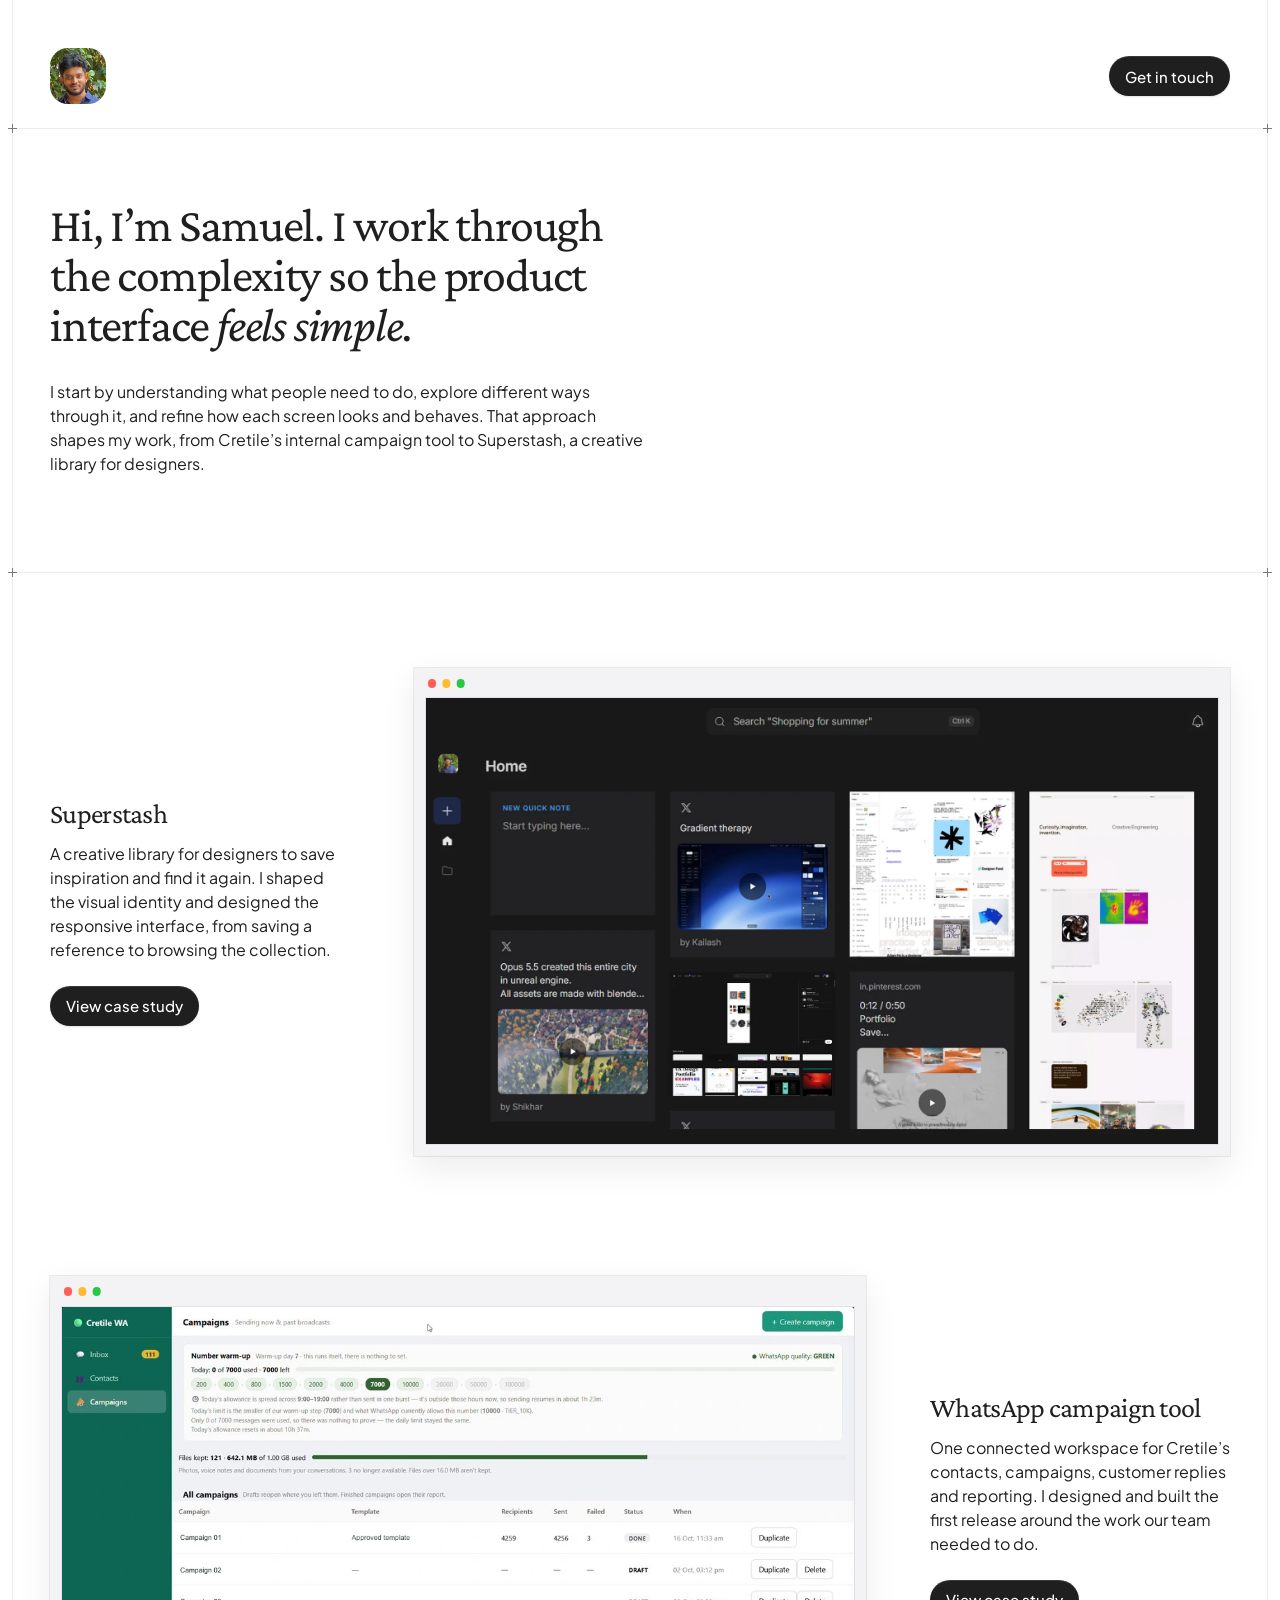
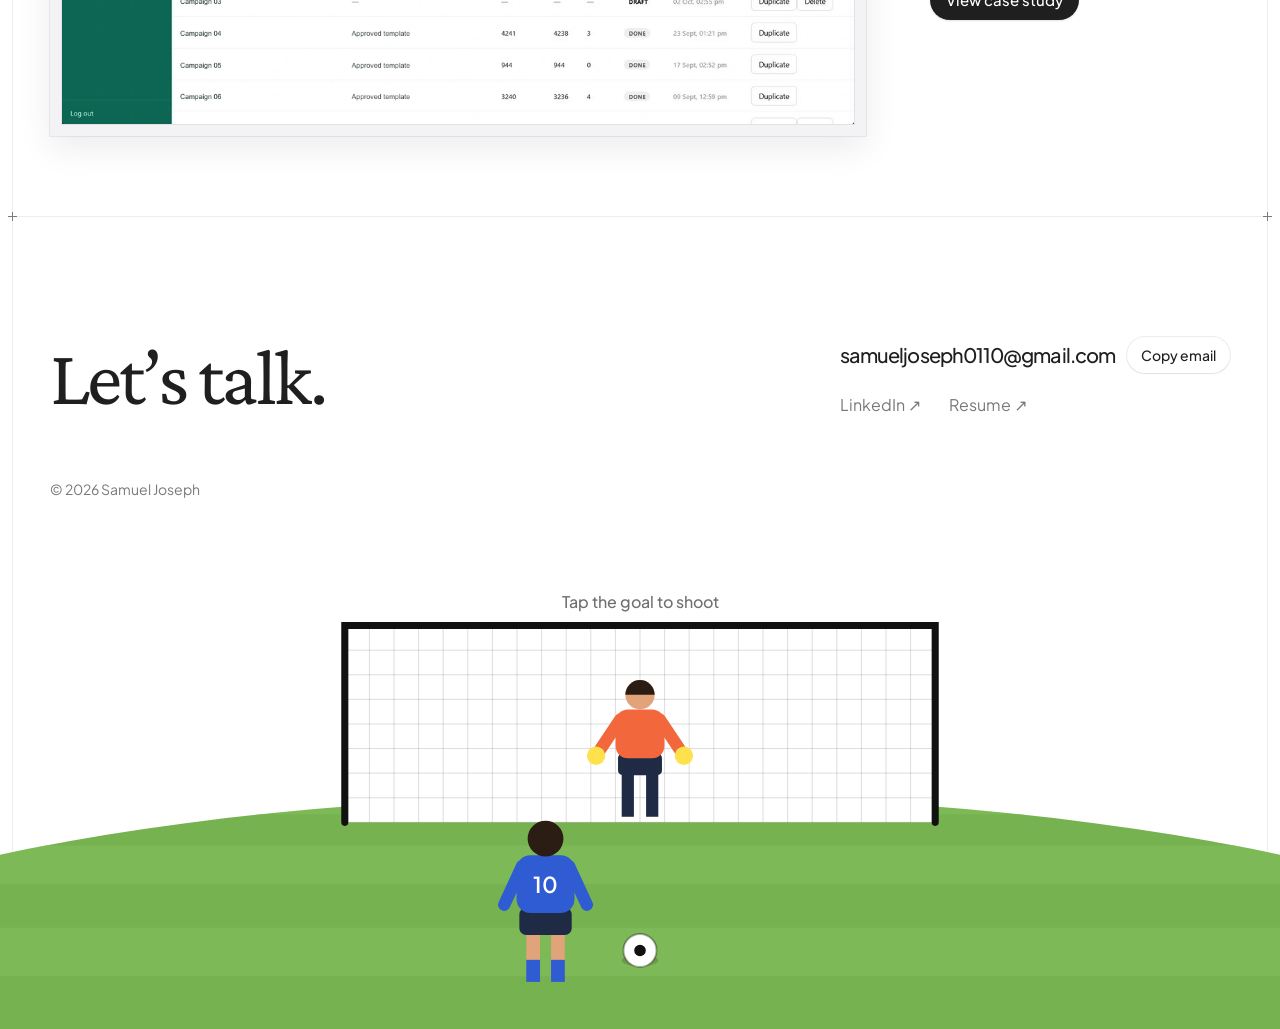
==== index.html @ 5194b9b9 "Mark frame line crossings with plus marks and widen the exploration board Each frame rule now ends i" ====
<!DOCTYPE html>
<html lang="en">
<head>
<meta charset="utf-8">
<meta name="viewport" content="width=device-width, initial-scale=1">
<title>Samuel Joseph, UI &amp; Product Designer</title>
<meta name="description" content="I work through the complexity so the product interface feels simple. UI and product design by Samuel Joseph, featuring Superstash and Cretile’s campaign tool.">
<link rel="icon" type="image/png" href="assets/favicon.png">
<link rel="apple-touch-icon" href="assets/apple-touch-icon.png">
<meta property="og:type" content="website">
<meta property="og:site_name" content="Samuel Joseph">
<meta property="og:title" content="Samuel Joseph, UI &amp; Product Designer">
<meta property="og:description" content="I work through the complexity so the product interface feels simple. UI and product design by Samuel Joseph, featuring Superstash and Cretile’s campaign tool.">
<meta property="og:url" content="https://jsamuel-vibe.github.io/portfolio/">
<meta property="og:image" content="https://jsamuel-vibe.github.io/portfolio/assets/og-home.jpg">
<meta property="og:image:width" content="1200">
<meta property="og:image:height" content="630">
<meta name="twitter:card" content="summary_large_image">
<link rel="preload" href="assets/fonts/crimson-pro-latin-variable.woff2" as="font" type="font/woff2" crossorigin>
<link rel="stylesheet" href="styles.css?v=20261101-plus">
<link rel="stylesheet" href="home.css?v=20261031-ink">
</head>
<body>
<main class="page home-page">
  <div class="container">

    <header class="site-nav">
      <a class="site-portrait-link" href="index.html" aria-label="Samuel Joseph, home"><img class="site-portrait" src="assets/profile.jpg" alt="Samuel Joseph" width="56" height="56"></a>
      <a class="btn btn-primary" href="#contact">Get in touch</a>
    </header>

    <section class="home-hero" aria-labelledby="home-title">
      <h1 id="home-title" class="home-title">Hi, I’m Samuel. I work through the complexity so the product interface <em>feels simple.</em></h1>
      <p class="t-body hero-sub">I start by understanding what people need to do, explore different ways through it, and refine how each screen looks and behaves. That approach shapes my work, from Cretile’s internal campaign tool to Superstash, a creative library for designers.</p>
    </section>

    <section id="work" class="sec home-work" aria-label="Projects">
      <div class="home-projects">
        <article class="home-project" aria-labelledby="superstash-title">
          <a class="feature-media interface-stage" href="superstash.html" aria-label="Explore the Superstash case study"><div class="interface-viewport"><img class="media" src="assets/superstash-real-library.webp" width="1920" height="1080" alt="The Superstash library: a quick-note field beside a grid of saved references" loading="lazy"></div></a>
          <div class="feature-text">
            <h2 id="superstash-title" class="home-project-title"><a href="superstash.html">Superstash</a></h2>
            <p class="t-body">A creative library for designers to save inspiration and find it again. I shaped the visual identity and designed the responsive interface, from saving a reference to browsing the collection.</p>
            <a class="btn btn-primary" href="superstash.html">View case study</a>
          </div>
        </article>
        <article class="home-project" aria-labelledby="cretile-title">
          <a class="feature-media interface-stage" href="whatsapp-campaigns.html" aria-label="Explore the WhatsApp campaign tool case study"><div class="interface-viewport"><img class="media" src="assets/wa-workspace-redacted.webp" alt="The WhatsApp campaign tool: number warm-up and a list of past campaigns" loading="lazy"></div></a>
          <div class="feature-text">
            <h2 id="cretile-title" class="home-project-title"><a href="whatsapp-campaigns.html">WhatsApp campaign tool</a></h2>
            <p class="t-body">One connected workspace for Cretile’s contacts, campaigns, customer replies and reporting. I designed and built the first release around the work our team needed to do.</p>
            <a class="btn btn-primary" href="whatsapp-campaigns.html">View case study</a>
          </div>
        </article>
      </div>
    </section>

    <!-- Other work: hidden until there is real work to show. Remove the comment markers to bring it back.
    <section class="stack" style="padding-top:clamp(96px,13.2vw,169px);gap:48px">
      <div class="section-heading"><h2 class="t-title">Other work</h2></div>
      <div class="gallery">
        <div class="gallery-row">
          <div class="g-narrow"></div>
          <div class="g-wide"></div>
        </div>
        <div class="gallery-row">
          <div class="g-wide"></div>
          <div class="g-narrow"></div>
        </div>
        <div class="gallery-row">
          <div class="g-narrow"></div>
          <div class="g-wide"></div>
        </div>
      </div>
    </section>
    -->

    <footer class="contact sec" id="contact">
      <div class="rule"></div>
      <div class="contact-main">
        <div class="contact-head">
          <h2 class="contact-title">Let’s talk.</h2>
        </div>
        <div class="contact-actions">
          <div class="email-row">
            <a class="contact-email" href="mailto:samueljoseph0110@gmail.com">samueljoseph0110@gmail.com</a>
            <button class="btn btn-secondary btn-sm" type="button" data-copy="samueljoseph0110@gmail.com">Copy email</button>
          </div>
          <nav class="footer-links" aria-label="Elsewhere">
            <a href="https://www.linkedin.com/in/samuel-joseph8" target="_blank" rel="noopener">LinkedIn <span aria-hidden="true">↗</span></a>
            <a href="assets/Samuel-Joseph-Resume.pdf" target="_blank" rel="noopener">Resume <span aria-hidden="true">↗</span></a>
          </nav>
        </div>
      </div>
      <p class="t-small muted contact-note">© 2026 Samuel Joseph</p>
      <div class="game-stage" data-game="penalty" role="group" aria-label="Penalty game: tap the goal to shoot"></div>
    </footer>

  </div>
</main>
<script src="site.js"></script>
<script src="games/penalty-rules.js?v=20261101-plus"></script>
<script src="game-stage.js?v=20261101-plus"></script>
<script src="games/penalty.js?v=20261101-plus"></script>
</body>
</html>
---- styles.css ----
/* Samuel Joseph Â· portfolio
   One column, 1180px max. Two typefaces: Crimson Pro for headings and
   display text, Plus Jakarta Sans for everything else (body, UI, small text).
   Spacing comes from three tokens:
   --section-gap between sections, --block-gap between big blocks inside one,
   --head-gap between a section heading and its content. */
/* Official Google Fonts Latin subsets, distributed with their OFL licenses. */
@font-face {
  font-family: 'Plus Jakarta Sans';
  font-style: normal;
  font-weight: 200 800;
  font-display: swap;
  src: url('assets/fonts/plus-jakarta-sans-latin-variable.woff2') format('woff2');
}
@font-face {
  font-family: 'Crimson Pro';
  font-style: normal;
  font-weight: 200 900;
  font-display: swap;
  src: url('assets/fonts/crimson-pro-latin-variable.woff2') format('woff2');
}
@font-face {
  font-family: 'Crimson Pro';
  font-style: italic;
  font-weight: 200 900;
  font-display: swap;
  src: url('assets/fonts/crimson-pro-latin-italic-variable.woff2') format('woff2');
}

:root {
  --bg: rgb(255, 255, 255);
  --surface: #F3F3F6;
  --surface-alt: rgb(239, 239, 241);
  --white: rgb(255, 255, 255);
  --ink: #1F1F1F;
  --ink-hover: rgb(48, 48, 48);
  --muted: rgba(31, 31, 31, 0.6);
  --faint: rgba(31, 31, 31, 0.3);
  --hairline: rgba(31, 31, 31, 0.08);
  --tip-bg: rgb(30, 30, 30);
  --device-screen: rgb(30, 30, 30);
  --content-width: 1180px;

  --font: 'Crimson Pro', Georgia, 'Times New Roman', serif;
  --font-display: var(--font);
  --font-sub: 'Plus Jakarta Sans', system-ui, sans-serif;
  --tracking: 0;

  --section-gap: clamp(96px, 12.5vw, 160px);
  --block-gap: 64px;
  --head-gap: 40px;
  --radius: 12px;
}

*, *::before, *::after { box-sizing: border-box; }
html { scroll-behavior: auto; }
body { margin: 0; background: var(--bg); color: var(--ink); -webkit-font-smoothing: antialiased; }
a { color: var(--ink); text-decoration: none; }
h1, h2, h3, p, dl, dd { margin: 0; }
h2, h3 { scroll-margin-top: 48px; }

.page {
  font-family: var(--font-sub);
  letter-spacing: var(--tracking);
  color: var(--ink);
  background: var(--bg);
  min-height: 100vh;
  --page-x: 24px;
  padding: 0 var(--page-x);
  overflow-x: clip;
  position: relative;
  isolation: isolate;
}
.container { max-width: var(--content-width); margin: 0 auto; }

/* Page frame: two vertical lines a little outside the content column,
   crossed by rules that end on them. The same rule places them on every page:
   24px under the header, then halfway into the gap above each section.
   Drawn behind the content so they never cover media. On narrow screens the
   vertical lines sit halfway between the screen edge and the content. */
.page {
  --frame-x: max(var(--page-x) / 2, (100% - var(--content-width)) / 2 - 40px);
  --frame-line: rgba(31, 31, 31, 0.08);
  container-type: inline-size;
}
@media (max-width: 640px) { .page { --page-x: 32px; } }
.page::before {
  content: "";
  position: absolute;
  inset: 0 var(--frame-x);
  z-index: -1;
  border-inline: 1px solid var(--frame-line);
  pointer-events: none;
}
.page .site-nav,
.container > .sec { position: relative; }
.page .site-nav::after,
.container > .sec::before,
.wa-project-details::before, .case-project-details::before,
.wa-project-details::after, .case-project-details::after {
  content: "";
  position: absolute;
  /* Rules end on the two vertical frame lines, never past them. cqw is the
     page's content width, so the page edge sits a further --page-x outside it.
     Measured from the column's left edge, so narrower sections still line up. */
  --half-frame: calc(50cqw + var(--page-x) - max(var(--page-x) / 2, (100cqw + 2 * var(--page-x) - var(--content-width)) / 2 - 40px));
  /* Each rule is drawn as a strip: the 1px line through its middle and a plus
     mark on each end, centred where it meets a vertical frame line. */
  --node: 9px;
  --node-stroke: 1px;
  --node-color: #7A7A7A;
  /* Offset by (node - 1) / 2 so the 1px arms land on the 1px frame lines exactly. */
  left: calc(min(100cqw, var(--content-width)) / 2 - var(--half-frame) - (var(--node) - 1px) / 2);
  width: calc(2 * var(--half-frame) + var(--node) - 1px);
  height: var(--node);
  transform: translateY(calc(0.5px - var(--node) / 2));
  background:
    linear-gradient(var(--node-color), var(--node-color)) left center / var(--node) var(--node-stroke) no-repeat,
    linear-gradient(var(--node-color), var(--node-color)) calc(var(--node) / 2 - var(--node-stroke) / 2) 0 / var(--node-stroke) 100% no-repeat,
    linear-gradient(var(--node-color), var(--node-color)) right center / var(--node) var(--node-stroke) no-repeat,
    linear-gradient(var(--node-color), var(--node-color)) right calc(var(--node) / 2 - var(--node-stroke) / 2) top 0 / var(--node-stroke) 100% no-repeat,
    linear-gradient(var(--frame-line), var(--frame-line)) center / calc(100% - var(--node)) 1px no-repeat;
  pointer-events: none;
}
.page .site-nav::after { top: calc(100% + 24px); }
.container > .sec::before { top: calc(var(--sec-pad) / 2); }
/* The footer's frame rule replaces its old divider; the divider keeps its space. */
.contact > .rule { visibility: hidden; }

/* Spacing */
.sec { --sec-pad: var(--section-gap); padding-top: var(--sec-pad); }
.sec-tight { padding-top: var(--block-gap); }

/* Type */
.page :is(h1, h2, h3, h4, h5, h6),
.t-display, .t-h24, .t-num, .hero-title, .stat-num, .contact-title,
.footer-gosh .sign-text, .footer-big .big {
  font-family: var(--font-display);
}
.page :is(h1, h2, h3, h4, h5, h6) {
  font-weight: 400;
  letter-spacing: -.025em;
}
.t-body { color: var(--ink); font-family: var(--font-sub); font-weight: 400; font-size: 16px; line-height: 1.5; text-wrap: pretty; }
.page :is(h2, h3).t-h16 { font-size: 28px; line-height: 1.15; }
.t-title { font-weight: 500; font-size: 20px; line-height: 1.2; }
.t-display { font-weight: 400; font-size: clamp(40px, 4.2vw, 48px); line-height: 1.04; text-wrap: balance; }
.t-h24 { font-weight: 500; font-size: 28px; line-height: 1.15; text-wrap: balance; }
.t-h16 { font-weight: 500; font-size: 16px; line-height: 1.35; }
.t-small { font-weight: 400; font-size: 14px; line-height: 1.2; }
.t-num { color: var(--faint); font-weight: 400; font-size: 32px; line-height: 1; white-space: nowrap; }
.muted { color: var(--muted); }
.t-body strong { font-weight: 500; color: var(--ink); }

.stack { display: flex; flex-direction: column; }
.split { display: flex; flex-wrap: wrap; justify-content: space-between; gap: 24px; }
.split > .half { flex: 0 1 458px; }

/* Buttons */
.btn {
  display: inline-flex; align-items: center; justify-content: center; gap: 8px;
  height: 40px; padding: 0 16px; border: 0; border-radius: 999px;
  font-family: var(--font-sub); font-weight: 500; font-size: 15px; letter-spacing: 0; line-height: 1;
  white-space: nowrap; cursor: pointer;
  transition: background-color .2s ease, box-shadow .2s ease, transform .2s ease, color .2s ease;
}
.btn-icon { display: inline-block; transition: transform .25s cubic-bezier(.2, .7, .2, 1); }
.btn-primary { background: var(--ink); color: var(--white); box-shadow: 0 1px 2px rgba(0, 0, 0, .12), inset 0 1px 0 rgba(255, 255, 255, .12); }
.btn-primary:hover, a:hover .btn-primary { background: var(--ink-hover); }
.btn-secondary { background: var(--white); color: var(--ink); box-shadow: 0 0 0 1px var(--hairline), 0 1px 2px rgba(0, 0, 0, .06); }
.btn-secondary:hover { box-shadow: 0 0 0 1px rgba(17, 17, 17, .16), 0 2px 6px rgba(0, 0, 0, .08); }
.btn-sm { height: 36px; padding: 0 14px; font-size: 14px; gap: 6px; }
.btn:active { transform: translateY(1px); }
a:hover .btn-icon, .btn:hover .btn-icon { transform: translateX(3px); }
a:hover .btn-icon:first-child, .btn:hover .btn-icon:first-child { transform: translateX(-3px); }

/* Legacy button styles, still used by the reference pages */
.chip { background: var(--white); padding: 4px 8px; font-size: 14px; line-height: 1; white-space: nowrap; }
.btn-soft { background: var(--surface); padding: 8px; font-size: 16px; line-height: 1; white-space: nowrap; }

/* Shared pieces */
.placeholder { background: var(--surface); }
.section-heading { display: flex; flex-direction: column; align-items: center; gap: 6px; }
.section-heading::after { content: ""; width: 94px; height: 1px; background: var(--ink); }
/* Site header: the same portrait and contact button on every page. */
.site-nav { display: flex; align-items: center; justify-content: space-between; padding-top: 48px; }
.site-portrait-link { display: block; border-radius: 18px; transition: opacity .2s ease; }
.site-portrait-link:hover { opacity: .7; }
.site-portrait { display: block; width: 56px; height: 56px; border-radius: 18px; object-fit: cover; }
.avatar { background: var(--white) url("assets/profile.jpg") center / cover no-repeat; }

/* Breadcrumbs sit above a project opening. */
.breadcrumbs { padding-top: 48px; }
.breadcrumbs ol { margin: 0; padding: 0; list-style: none; display: flex; flex-wrap: wrap; align-items: center; row-gap: 4px; font-size: 16px; line-height: 24px; letter-spacing: var(--track-sm); color: var(--muted); }
.breadcrumbs li + li::before { content: "/"; padding: 0 10px; color: rgba(17, 17, 17, 0.3); }
.breadcrumbs a { color: var(--muted); transition: color .2s ease; }
.breadcrumbs a:hover { color: var(--ink); }
.breadcrumbs [aria-current="page"] { color: var(--ink); }
body .breadcrumbs + .project-intro { padding-top: 56px; }
.rule { height: 1px; background: var(--hairline); }

/* Footer */
.footer-links { display: flex; }
.footer-links a { color: var(--muted); font-size: 16px; line-height: 24px; transition: color .2s ease; }
.footer-links a:hover { color: var(--ink); }
.footer-gosh { padding-top: var(--section-gap); padding-bottom: clamp(72px, 10vw, 128px); display: flex; flex-direction: column; }
.footer-gosh .sign { margin-top: 32px; display: flex; justify-content: center; align-items: center; gap: 16px; }
.footer-gosh .sign-text { font-weight: 500; font-style: italic; font-size: clamp(28px, 8vw, 96px); line-height: 1; letter-spacing: -0.05em; white-space: nowrap; }
.footer-gosh .sign-heart { font-size: clamp(28px, 8vw, 96px); line-height: 1; }
.footer-gosh .footer-links { margin-top: 40px; gap: 40px; }
.footer-big { padding-top: var(--section-gap); padding-bottom: 128px; display: flex; flex-direction: column; }
.footer-big .big { margin-top: 32px; font-weight: 500; font-size: clamp(56px, 15vw, 140px); line-height: 1; }
.footer-big .footer-links { margin-top: 64px; gap: 48px; }

/* Home: hero */
.hero {
  padding-top: var(--section-gap);
  display: grid; grid-template-columns: minmax(0, 720px);
  grid-template-areas: "main" "sub"; justify-content: start; row-gap: 24px;
}
.hero-main { grid-area: main; display: flex; flex-direction: column; gap: 24px; }
.hero-title { font-weight: 500; font-size: clamp(30px, 3.4vw, 38px); line-height: 1.12; text-wrap: balance; }
.hero-sub { grid-area: sub; max-width: 600px; }
.avatar { width: 56px; height: 56px; border-radius: 18px; overflow: hidden; }

/* Home: case study features */
.features { display: flex; flex-direction: column; gap: 120px; }
.feature { display: grid; grid-template-columns: minmax(0, 300px) minmax(0, 1fr); gap: 64px; align-items: center; }
.feature-text { display: flex; flex-direction: column; gap: 12px; align-items: flex-start; }
.feature-text .btn { margin-top: 12px; }
.feature-media { min-width: 0; transition: transform .4s cubic-bezier(.2, .7, .2, 1); }
.feature:hover .feature-media { transform: translateY(-6px); }
.feature.is-flipped { grid-template-columns: minmax(0, 1fr) minmax(0, 300px); }
.feature.is-flipped .feature-media { order: -1; }

/* Case study intro */
.project-intro { padding-top: clamp(72px, 10vw, 128px); display: flex; justify-content: center; }
.project-intro-inner { width: 100%; max-width: 520px; display: flex; flex-direction: column; gap: 28px; }
.project-intro-inner .t-display { margin-bottom: 4px; }
.meta { display: grid; grid-template-columns: repeat(3, minmax(0, 1fr)); gap: 16px; padding-top: 20px; border-top: 1px solid var(--hairline); }
.meta > div { display: flex; flex-direction: column; gap: 6px; }
.meta dt { color: var(--muted); font-size: 12px; line-height: 1.2; }
.meta dd { font-weight: 400; font-size: 16px; line-height: 1.35; }
.project-intro-inner > .t-body { font-size: 16px; line-height: 1.5; }

/* Case study blocks */
.label-col { flex: 1 1 200px; }
.content-col { flex: 0 1 623px; display: flex; flex-direction: column; }
.tile { background: var(--surface); border-radius: var(--radius); box-shadow: inset 0 0 0 1px var(--hairline); }
.constraints { display: grid; grid-template-columns: repeat(auto-fit, minmax(min(100%, 240px), 1fr)); gap: 16px; }
.constraints > div { min-height: 200px; padding: 16px; display: flex; flex-direction: column; gap: 24px; }
.frame { width: 100%; aspect-ratio: 16 / 9; box-shadow: inset 0 0 0 1px var(--ink); }
.mistake-head { display: flex; align-items: flex-end; gap: 10px; }
.mistake-head h3 { flex: 1; padding-bottom: 4px; }
.next-grid { display: grid; grid-template-columns: repeat(auto-fit, minmax(min(100%, 340px), 1fr)); gap: 32px; }
.next-grid > div { min-height: 150px; border-top: 1px solid var(--hairline); border-left: 1px solid var(--hairline); padding: 16px; display: flex; flex-direction: column; gap: 8px; }
.ph { display: flex; align-items: center; justify-content: center; padding: 24px; text-align: center; }
.ph-label { color: var(--faint); font-style: italic; font-size: 14px; line-height: 1.3; }
.list { margin: 0; padding-left: 18px; display: flex; flex-direction: column; gap: 8px; }
.compare { display: flex; flex-direction: column; border-top: 1px solid var(--hairline); }
.compare > div { display: grid; grid-template-columns: minmax(96px, 160px) 1fr; gap: 16px; padding: 12px 0; border-bottom: 1px solid var(--hairline); }
.decision-num { color: var(--faint); font-weight: 400; margin-right: 4px; }
.decision-tag { color: var(--muted); font-weight: 400; font-style: italic; }
.decisions-more { display: contents; }
.decisions-more[hidden] { display: none; }

/* Media */
.media { display: block; width: 100%; height: auto; margin: 0; background: var(--surface); object-fit: contain; }
.media-strip { display: block; width: 100%; height: auto; }
.media-figure { margin: 0; display: flex; flex-direction: column; gap: 10px; }
.media-caption { color: var(--muted); font-size: 16px; line-height: 1.4; }

/* One landscape and framing system for every product screenshot and clip. */
.interface-stage,
.zoomable.interface-stage {
  display: block;
  min-width: 0;
  margin: 0;
  padding: 0;
  overflow: visible;
  border: 0;
  border-radius: 0;
  background: none;
  box-shadow: none;
}
.interface-viewport {
  display: block;
  position: relative;
  overflow: hidden;
  border-radius: 10px;
  background: transparent;
  box-shadow: 0 0 0 1px var(--hairline), 0 12px 32px rgba(17, 17, 17, .1);
}
/* Frame: a browser window around every product screen. A light-grey border,
   square corners, and a title bar with the three window dots. */
.interface-viewport {
  --frame-pad: clamp(6px, 0.9vw, 12px);
  --bar: clamp(22px, 2.4vw, 34px);
  --dot: clamp(7px, 0.7vw, 10px);
  padding: var(--bar) var(--frame-pad) var(--frame-pad);
  border-radius: 0;
  background: var(--surface);
  box-shadow: 0 0 0 1px var(--hairline), 0 12px 32px rgba(17, 17, 17, .08);
}
.interface-viewport::before {
  content: "";
  position: absolute;
  top: calc((var(--bar) - var(--dot)) / 2);
  left: calc(var(--frame-pad) + 2px);
  width: var(--dot); height: var(--dot);
  border-radius: 50%;
  background: #FF5F57;
  box-shadow:
    calc(var(--dot) * 1.6) 0 0 #FEBC2E,
    calc(var(--dot) * 3.2) 0 0 #28C840;
  pointer-events: none;
}
.next-preview.interface-stage { align-self: center; overflow: visible; border-radius: 0; box-shadow: none; }
.interface-stage .interface-viewport img,
.interface-stage .interface-viewport video {
  display: block;
  width: 100%;
  height: auto;
  margin: 0;
  aspect-ratio: auto;
  object-fit: contain;
  border: 0;
  border-radius: 0;
  box-shadow: 0 0 0 1px var(--hairline);
}
.versions { display: grid; grid-template-columns: repeat(auto-fit, minmax(min(100%, 260px), 1fr)); gap: 16px; }
.version-img { display: block; width: 100%; aspect-ratio: 16 / 10; object-fit: cover; object-position: left top; border-radius: 8px; box-shadow: 0 0 0 1px var(--hairline); background: var(--device-screen); }

/* Decision diagram */
.diagram { display: grid; grid-template-columns: 1fr auto 1fr; align-items: center; gap: 16px; padding: 32px; box-shadow: inset 0 0 0 1px var(--hairline); }
.dg-col { display: flex; flex-direction: column; gap: 10px; }
.dg-label { color: var(--muted); font-weight: 500; font-size: 12px; line-height: 1; text-transform: uppercase; letter-spacing: .04em; }
.dg-card { background: var(--white); border-radius: 8px; padding: 12px; display: flex; flex-direction: column; gap: 4px; }
.dg-card .t-body { color: var(--muted); font-size: 14px; line-height: 20px; }
.dg-card.is-later { background: transparent; box-shadow: inset 0 0 0 1px rgba(17, 17, 17, .3); }
.dg-arrow { color: var(--muted); font-size: 14px; line-height: 1; white-space: nowrap; text-align: center; }
.dg-note { color: var(--muted); font-style: italic; font-size: 13px; line-height: 1.35; }

/* Results row */
.stats { margin: 0; display: grid; grid-template-columns: repeat(auto-fit, minmax(min(100%, 220px), 1fr)); gap: 24px; }
.stats > div { display: flex; flex-direction: column; gap: 8px; padding-top: 16px; border-top: 1px solid var(--hairline); }
.stats dt { color: var(--muted); font-size: 14px; line-height: 1; }
.stats dd { margin: 0; }
.stat-num { font-weight: 500; font-size: clamp(30px, 3.6vw, 40px); line-height: 1.1; font-variant-numeric: tabular-nums; }
.stat-unit { color: var(--muted); font-weight: 400; font-size: 16px; margin-left: 2px; }

/* Next project card with room around the complete screen preview. */
.next-project {
  position: relative; overflow: hidden; display: grid; grid-template-columns: minmax(0, 1fr) minmax(0, 1.25fr); gap: 32px;
  min-height: 300px; padding: 40px; background: var(--surface); border-radius: 20px;
}
.next-text { display: flex; flex-direction: column; align-items: flex-start; gap: 12px; align-self: center; }
.next-text .btn { margin-top: 12px; }
.next-preview { align-self: end; border-top-left-radius: var(--radius); overflow: hidden; box-shadow: 0 0 0 1px var(--hairline), 0 12px 40px rgba(0, 0, 0, .1); transition: transform .4s cubic-bezier(.2, .7, .2, 1); }
.next-preview img { display: block; width: 100%; height: auto; object-fit: contain; }
.next-project:hover .next-preview { transform: translateY(-6px); }

/* Back to top */
.to-top {
  position: fixed; z-index: 20;
  right: max(24px, calc(env(safe-area-inset-right, 0px) + 16px)); bottom: max(24px, calc(env(safe-area-inset-bottom, 0px) + 16px));
  width: 44px; height: 44px; border: 0; border-radius: 999px; cursor: pointer;
  background: var(--white); color: var(--ink); font-size: 18px; font-family: var(--font-sub);
  box-shadow: 0 0 0 1px var(--hairline), 0 6px 20px rgba(0, 0, 0, .1);
  opacity: 0; transform: translateY(8px); pointer-events: none;
  transition: opacity .25s ease, transform .25s ease, box-shadow .2s ease;
}
.to-top.is-visible { opacity: 1; transform: none; pointer-events: auto; }
.to-top:hover { box-shadow: 0 0 0 1px rgba(17, 17, 17, .16), 0 8px 24px rgba(0, 0, 0, .14); }

/* Section rail (case studies, wide screens) */
.rail {
  position: fixed; z-index: 20; top: 50%; transform: translateY(-50%);
  left: max(24px, calc(env(safe-area-inset-left, 0px) + 16px));  /* pinned to the window edge */
  display: none; flex-direction: column; gap: 2px;
  font-family: var(--font-sub); letter-spacing: var(--tracking);
}
.rail-item { display: flex; align-items: center; width: 40px; height: 14px; padding: 0; border: 0; background: none; cursor: pointer; }
.rail-line { display: block; width: 14px; height: 2px; border-radius: 2px; background: var(--faint); transition: width .25s ease, background-color .25s ease; }
.rail-item:hover .rail-line { width: 22px; background: var(--muted); }
.rail-item.is-active .rail-line { width: 30px; background: var(--ink); }
.rail-tip {
  position: absolute; left: 48px; top: 0; width: 280px; transform: translate(-4px, -50%);
  padding: 12px 14px; border-radius: var(--radius); background: var(--tip-bg); color: var(--white);
  box-shadow: 0 12px 32px rgba(0, 0, 0, .2); display: flex; flex-direction: column; gap: 4px;
  opacity: 0; pointer-events: none; transition: opacity .15s ease, transform .15s ease;
}
.rail-tip strong { font-weight: 500; font-size: 14px; line-height: 1.3; }
.rail-tip span { font-size: 13px; line-height: 1.45; color: rgba(255, 255, 255, .62); display: -webkit-box; -webkit-line-clamp: 2; -webkit-box-orient: vertical; overflow: hidden; }
.rail.show-tip .rail-tip { opacity: 1; transform: translate(0, -50%); }
@media (min-width: 1440px) { .rail { display: flex; } }

/* Reference-page leftovers */
.gallery { display: flex; flex-direction: column; gap: 29px; }
.gallery-row { display: flex; flex-wrap: wrap; gap: 29px 26px; }
.gallery-row > * { height: 400px; background: var(--surface); }
.g-narrow { flex: 378 1 300px; }
.g-wide { flex: 540 1 300px; }
.card { display: flex; min-height: 372px; background: var(--surface); padding: 40px; }
.card-inner { width: 100%; max-width: 350px; display: flex; flex-direction: column; gap: 16px; align-items: flex-start; }
.pill { border-radius: 40px; box-shadow: inset 0 0 0 1px rgba(0, 0, 0, .6); padding: 4px 8px; display: flex; }
.pill span { color: var(--muted); font-size: 12px; line-height: 1; white-space: nowrap; }

/* Keyboard focus */
a:focus-visible, button:focus-visible { outline: 2px solid var(--ink); outline-offset: 3px; }
.feature:focus-visible, .next-project:focus-visible { outline-offset: 8px; }
#work { scroll-margin-top: 32px; }

/* Tablet */
@media (max-width: 900px) {
  :root { --block-gap: 48px; --head-gap: 32px; }
  .features { gap: 96px; }
  .feature, .feature.is-flipped { grid-template-columns: minmax(0, 1fr); gap: 28px; }
  .feature-text { max-width: 520px; }
  .feature.is-flipped .feature-media { order: 0; }
  .next-project { grid-template-columns: minmax(0, 1fr); gap: 28px; padding: 32px; }
}

/* Phone */
@media (max-width: 640px) {
  :root { --block-gap: 40px; --head-gap: 28px; }
  .t-display { font-size: clamp(38px, 9.5vw, 48px); }
  .hero { grid-template-columns: minmax(0, 1fr); grid-template-areas: "main" "sub"; row-gap: 24px; }
  .site-nav { padding-top: 24px; }
  .site-portrait-link, .site-portrait { width: 48px; height: 48px; border-radius: 15px; }
  .breadcrumbs { padding-top: 32px; }
  body .breadcrumbs + .project-intro { padding-top: 40px; }
  .footer-links { flex-wrap: wrap; }
  .footer-gosh .footer-links { gap: 32px; }
  .footer-links a { padding: 10px 0; }
  .split > .half { flex-basis: 100%; }
  .constraints > div { min-height: 0; padding: 14px; gap: 16px; }
  .next-project { padding: 24px; border-radius: 16px; }
  .gallery, .gallery-row { gap: 16px; }
  .gallery-row > * { height: 260px; }
  .card { padding: 24px; min-height: 0; }
}
@media (max-width: 560px) {
  .diagram { aspect-ratio: auto; grid-template-columns: 1fr; padding: 20px; }
  .dg-arrow { transform: rotate(90deg); justify-self: start; margin: 4px 0 4px 8px; }
}

@media (prefers-reduced-motion: reduce) {
  .feature-media, .next-preview, .btn, .btn-icon, .to-top, .rail-line, .rail-tip { transition: none; }
}

/* Contact footer */
.contact { padding-bottom: clamp(56px, 8vw, 96px); display: flex; flex-direction: column; }
.contact-main { margin-top: var(--head-gap); display: grid; grid-template-columns: minmax(0, 1fr) auto; align-items: end; gap: 32px 48px; }
.contact-head { display: flex; flex-direction: column; gap: 12px; }
.contact-title { font-weight: 500; font-size: clamp(44px, 6.5vw, 80px); line-height: 1; letter-spacing: -0.05em; }
.contact-actions { display: flex; flex-direction: column; align-items: flex-start; gap: 20px; }
.email-row { display: flex; flex-wrap: wrap; align-items: center; gap: 12px; }
.contact-email { font-weight: 500; font-size: 20px; line-height: 1.2; background: linear-gradient(currentColor, currentColor) 0 100% / 0 1px no-repeat; transition: background-size .25s ease; }
.contact-email:hover { background-size: 100% 1px; }
.contact .footer-links { gap: 28px; }
.contact-note { margin-top: var(--block-gap); }
@media (max-width: 640px) {
  .contact-main { grid-template-columns: minmax(0, 1fr); }
  .contact-email { font-size: 18px; overflow-wrap: anywhere; }
}

/* Footer game stage: the page ends on the pitch. Full-bleed (.page clips the overflow), flush with the bottom.
   game-stage.js sets the height. */
.game-stage { display: none; position: relative; width: 100vw; margin: var(--head-gap) 0 0 calc(50% - 50vw); -webkit-tap-highlight-color: transparent; }
.game-stage.is-ready { display: block; }
.contact:has(.game-stage.is-ready) { padding-bottom: 0; }
.game-screen { position: absolute; inset: 0; }
.game-screen canvas { display: block; width: 100%; height: 100%; touch-action: manipulation; }
.visually-hidden { position: absolute; width: 1px; height: 1px; margin: -1px; padding: 0; overflow: hidden; clip: rect(0 0 0 0); white-space: nowrap; border: 0; }

/* Optical tracking. Letter-spacing set on .page in em is converted to px at 16px and inherited,
   so big text ended up looser than body text. Each style sets its own value instead: tightening
   curves for the Crimson Pro display sizes, 0 for Plus Jakarta Sans body and UI text. */
:root {
  --track-sm: -0.035em;    /* 13â€“14px */
  --track-body: -0.04em;   /* 16px */
  --track-md: -0.046em;    /* 18â€“20px */
  --track-lg: -0.049em;    /* 24px */
  --track-xl: -0.051em;    /* 30px and up */
}
.t-small, .meta dt, .stats dt, .media-caption, .ph-label, .dg-arrow, .dg-note, .contact-note { letter-spacing: 0; }
.btn, .rail-tip strong, .rail-tip span { letter-spacing: 0; }
.t-body, .meta dd, .footer-links a, .list, .compare { letter-spacing: 0; }
.t-h16 { letter-spacing: var(--track-body); }
.t-title, .contact-email { letter-spacing: var(--track-md); }
.t-h24 { letter-spacing: var(--track-lg); }
.t-display, .hero-title, .stat-num, .contact-title, .t-num, .footer-gosh .sign-text, .footer-big .big { letter-spacing: var(--track-xl); }
.dg-label { letter-spacing: .04em; }

/* Carousel: large slides that scroll sideways and run off the right edge of the page */
.carousel { --edge: max(var(--page-x),(100vw - var(--content-width)) / 2); display: flex; flex-direction: column; gap: 20px; }
.carousel-track {
  display: grid; grid-auto-flow: column; grid-auto-columns: min(82%, 760px); gap: 20px;
  overflow-x: auto; overscroll-behavior-x: contain; scroll-snap-type: x mandatory; scroll-behavior: smooth;
  margin-right: calc(-1 * var(--edge)); padding: 4px var(--edge) 12px 0; scroll-padding-left: 0;
  scrollbar-width: thin; scrollbar-color: var(--faint) transparent;
}
.carousel-track:focus-visible { outline: 2px solid var(--ink); outline-offset: 4px; }
.carousel-slide { scroll-snap-align: start; min-width: 0; }
.carousel-slide .media-caption strong { color: var(--ink); font-weight: 500; }
.carousel-controls { display: flex; align-items: center; gap: 12px; }
.btn-round { width: 40px; padding: 0; font-size: 16px; }
.btn-round:disabled { opacity: .35; cursor: default; box-shadow: 0 0 0 1px var(--hairline); }

/* Click-to-enlarge images */
.zoomable { display: block; width: 100%; padding: 0; border: 0; background: none; cursor: zoom-in; position: relative; border-radius: 4px; }
.zoomable::after {
  content: "View full screen"; position: absolute; right: 16px; bottom: 16px;
  padding: 7px 12px; border-radius: 999px; background: rgba(17, 17, 17, .78); color: var(--white);
  font-family: var(--font-sub); font-size: 13px; font-weight: 500; letter-spacing: 0;
  opacity: 0; transform: translateY(4px); transition: opacity .2s ease, transform .2s ease;
}
.zoomable:hover::after, .zoomable:focus-visible::after { opacity: 1; transform: none; }

/* Lightbox */
.lightbox {
  width: 100vw; height: 100vh; max-width: none; max-height: none; margin: 0; padding: 0; border: 0;
  background: rgba(14, 14, 14, .94); color: var(--white); font-family: var(--font-sub); letter-spacing: 0;
}
.lightbox::backdrop { background: rgba(14, 14, 14, .94); }
.lightbox[open] { display: grid; grid-template-rows: auto minmax(0, 1fr) auto; }
.lb-top { display: flex; justify-content: space-between; align-items: center; padding: 16px max(16px, env(safe-area-inset-right, 0px)) 0 max(16px, env(safe-area-inset-left, 0px)); }
.lb-count { font-size: 14px; color: rgba(255, 255, 255, .7); }
.lb-stage { position: relative; display: flex; align-items: center; justify-content: center; padding: 16px 72px; min-height: 0; touch-action: pan-y; }
.lb-stage img { max-width: 100%; max-height: 100%; object-fit: contain; border-radius: 6px; user-select: none; -webkit-user-drag: none; }
.lb-caption { text-align: center; padding: 0 24px 24px; font-size: 14px; line-height: 1.4; color: rgba(255, 255, 255, .75); }
.lb-btn {
  width: 44px; height: 44px; border: 0; border-radius: 999px; cursor: pointer;
  background: rgba(255, 255, 255, .12); color: var(--white); font-size: 18px; font-family: var(--font-sub);
  transition: background-color .2s ease;
}
.lb-btn:hover { background: rgba(255, 255, 255, .22); }
.lb-btn:disabled { opacity: .3; cursor: default; }
.lb-btn:focus-visible { outline: 2px solid var(--white); outline-offset: 2px; }
.lb-prev, .lb-next { position: absolute; top: 50%; transform: translateY(-50%); }
.lb-prev { left: 16px; }
.lb-next { right: 16px; }
@media (max-width: 640px) {
  .carousel-track { grid-auto-columns: 88%; gap: 12px; }
  .lb-stage { padding: 12px; }
  .lb-prev, .lb-next { top: auto; bottom: 8px; transform: none; }
  .lb-caption { padding-bottom: 72px; }
}
@media (prefers-reduced-motion: reduce) { .carousel-track { scroll-behavior: auto; } .zoomable::after { transition: none; } }

/* What I learned: each mistake paired with what changed */
.lessons { list-style: none; margin: 0; padding: 0; border-top: 1px solid var(--hairline); }
.lesson { display: grid; grid-template-columns: minmax(0, 1fr) minmax(0, 1fr); gap: 16px 48px; padding: 28px 0; border-bottom: 1px solid var(--hairline); }
.lesson-wrong { display: flex; flex-direction: column; gap: 10px; }
.lesson-now { display: flex; flex-direction: column; gap: 10px; padding-left: 20px; border-left: 2px solid var(--ink); align-self: start; }
.lesson-wrong .t-body { color: var(--muted); }
.lesson-label { font-weight: 500; font-size: 12px; line-height: 1; text-transform: uppercase; letter-spacing: .06em; color: var(--muted); padding-top: 9px; }
.lesson-close { max-width: 620px; }
.inline-link { color: var(--ink); font-weight: 500; background: linear-gradient(currentColor, currentColor) 0 100% / 100% 1px no-repeat; padding-bottom: 1px; }
.inline-link span { display: inline-block; transition: transform .25s cubic-bezier(.2, .7, .2, 1); }
.inline-link:hover span { transform: translateX(3px); }
@media (max-width: 640px) {
  .lesson { grid-template-columns: minmax(0, 1fr); padding: 24px 0; }
  .lesson-label { padding-top: 0; }
}

/* WhatsApp case study: editorial storytelling with product-led visuals */
.wa-case { --wa-accent: #16745c; --wa-accent-soft: #eaf5f1; }
.wa-case .project-intro-inner { max-width: 680px; }
.wa-case .wa-project-opening,
.project-intro.case-project-opening { padding-top: clamp(64px, 8vw, 104px); }
.wa-case .wa-opening-inner,
.project-intro .case-opening-inner { max-width: none; gap: 48px; }
.wa-opening-grid, .case-opening-grid {
  display: grid;
  grid-template-columns: minmax(0, 1fr);
  gap: 64px;
  align-items: start;
}
.wa-intro-copy, .case-intro-copy { display: flex; flex-direction: column; gap: 32px; }
.case-title-block { display: flex; flex-direction: column; gap: 18px; }
/* The details row spans the page, so the title keeps the measure it had beside the old sidebar. */
.wa-title-block, .case-title-block { max-width: 760px; }
.wa-summary, .case-summary {
  padding-top: 28px;
  border-top: 1px solid var(--hairline);
  display: flex;
  flex-direction: column;
  gap: 16px;
}
.wa-summary-copy, .case-summary-copy { display: grid; grid-template-columns: repeat(2, minmax(0, 1fr)); gap: 24px; }
/* Superstash's four paragraphs read as one story, so they run down a single column. */
.case-summary-copy { grid-template-columns: minmax(0, 1fr); gap: 16px; max-width: 640px; }
.wa-title-block > .t-body,
.wa-summary-copy .t-body,
.case-title-block > .t-body,
.case-summary-copy .t-body { font-size: 16px; line-height: 1.5; }
/* Project details run as one row under the title, between two full-width
   frame rules drawn like the section rules so they cross the frame lines. */
.wa-project-details, .case-project-details {
  position: relative;
  margin: 0;
  padding: 24px 0;
  display: grid;
  grid-template-columns: repeat(5, minmax(0, 1fr));
  gap: 20px 32px;
}
.wa-project-details::before, .case-project-details::before { top: 0; }
.wa-project-details::after, .case-project-details::after { top: calc(100% - 1px); }
.wa-project-details > div, .case-project-details > div {
  display: flex;
  flex-direction: column;
  gap: 2px;
}
/* The row's bottom hairline already opens the summary. */
.wa-project-details + .wa-summary,
.case-project-details + .case-summary { padding-top: 0; border-top: 0; }
@media (max-width: 900px) {
  .wa-project-details, .case-project-details { grid-template-columns: repeat(3, minmax(0, 1fr)); }
}
.wa-project-details dt, .case-project-details dt {
  color: var(--muted);
  font-size: 12px;
  font-weight: 400;
  line-height: 1.2;
  letter-spacing: .04em;
  text-transform: uppercase;
}
.wa-project-details dd, .case-project-details dd { font-size: 16px; font-weight: 400; line-height: 1.45; }
.wa-kickers { display: flex; flex-wrap: wrap; gap: 6px; }
.wa-kickers span {
  padding: 5px 8px;
  border: 1px solid rgba(17, 17, 17, .22);
  color: var(--muted);
  font-size: 12px;
  line-height: 1;
  letter-spacing: .01em;
  text-transform: uppercase;
}
.wa-editorial { display: flex; flex-direction: column; gap: 32px; }
.wa-section-head { max-width: 700px; display: flex; flex-direction: column; gap: 12px; }
.wa-eyebrow {
  color: var(--muted);
  font-size: 13px;
  font-weight: 500;
  line-height: 1;
  letter-spacing: .04em;
  text-transform: uppercase;
}
.wa-job-map {
  display: grid;
  grid-template-columns: repeat(5, minmax(0, 1fr));
  gap: 8px;
  padding: 24px;
  background: var(--surface);
}
.wa-job-map article {
  min-height: 136px;
  padding: 16px;
  background: var(--white);
  display: flex;
  flex-direction: column;
  gap: 8px;
}
.wa-job-map span { color: var(--faint); font-size: 12px; }
.wa-job-map strong { margin-top: auto; font-size: 14px; font-weight: 500; line-height: 1.3; }
.wa-job-map small { color: var(--muted); font-size: 12px; line-height: 1.35; }
.wa-choice-grid { display: grid; grid-template-columns: repeat(2, minmax(0, 1fr)); gap: 16px; }
.wa-choice-grid article {
  min-height: 156px;
  padding: 20px;
  border: 1px solid var(--hairline);
  display: flex;
  flex-direction: column;
  align-items: flex-start;
  gap: 10px;
}
.wa-choice-grid article > span {
  margin-bottom: auto;
  color: var(--muted);
  font-size: 12px;
  font-weight: 500;
  line-height: 1;
  letter-spacing: .04em;
  text-transform: uppercase;
}
.wa-choice-grid .is-chosen { background: var(--ink); color: var(--white); border-color: var(--ink); }
.wa-choice-grid .is-chosen > span,
.wa-choice-grid .is-chosen > p { color: rgba(255, 255, 255, .64); }
.wa-choice-grid .is-chosen > p { margin: 0; font-size: 16px; line-height: 24px; letter-spacing: var(--track-body); }
.wa-decision .wa-section-head { max-width: 760px; }
.wa-job {
  margin-top: 8px;
  padding: 20px;
  background: var(--wa-accent-soft);
  display: grid;
  grid-template-columns: 112px 1fr;
  gap: 20px;
}
.wa-job span {
  color: var(--wa-accent);
  font-size: 12px;
  font-weight: 600;
  line-height: 1.5;
  letter-spacing: .04em;
  text-transform: uppercase;
}
.wa-job p { margin: 0; font-size: 16px; line-height: 1.5; letter-spacing: var(--track-body); }
.wa-built strong { color: var(--ink); font-weight: 500; }
.wa-principle-grid { display: grid; grid-template-columns: repeat(2, minmax(0, 1fr)); gap: 16px; }
.wa-principle-grid.is-single { grid-template-columns: minmax(0, 1fr); }
.wa-principle {
  min-height: 156px;
  padding: 20px;
  border: 1px solid var(--hairline);
  display: grid;
  grid-template-columns: 40px 1fr;
  align-items: start;
  gap: 18px;
}
.wa-principle-icon {
  width: 40px;
  height: 40px;
  padding: 8px;
  border-radius: 50%;
  background: var(--wa-accent-soft);
  color: var(--wa-accent);
  fill: none;
  stroke: currentColor;
  stroke-width: 1.6;
  stroke-linecap: round;
  stroke-linejoin: round;
}
.wa-principle div { display: flex; flex-direction: column; gap: 7px; }
.wa-principle span {
  color: var(--muted);
  font-size: 11px;
  font-weight: 500;
  line-height: 1;
  letter-spacing: .04em;
  text-transform: uppercase;
}
.wa-principle h3 { margin: 0; font-size: 16px; font-weight: 500; line-height: 1.3; }
.wa-principle p { margin: 0; color: var(--muted); font-size: 14px; line-height: 1.45; }
.wa-process {
  list-style: none;
  margin: 0;
  padding: 24px;
  background: var(--surface);
  display: grid;
  grid-template-columns: repeat(5, minmax(0, 1fr));
  gap: 8px;
}
.wa-process li {
  position: relative;
  min-height: 128px;
  padding: 14px;
  background: var(--white);
  display: flex;
  flex-direction: column;
  gap: 8px;
}
.wa-process li:not(:last-child)::after {
  content: "→";
  position: absolute;
  z-index: 2;
  right: -12px;
  top: 50%;
  width: 16px;
  height: 16px;
  border-radius: 50%;
  background: var(--ink);
  color: var(--white);
  font-size: 10px;
  line-height: 16px;
  text-align: center;
}
.wa-process li > span { color: var(--faint); font-size: 12px; }
.wa-process li > strong { margin-top: auto; font-size: 14px; font-weight: 500; line-height: 1.3; }
.wa-process li > small { color: var(--muted); font-size: 12px; line-height: 1.3; }
.wa-question {
  max-width: 760px;
  margin: 16px 0 0;
  padding: 4px 0 4px 24px;
  border-left: 3px solid var(--wa-accent);
  font-size: clamp(22px, 3vw, 30px);
  font-weight: 500;
  line-height: 1.2;
  letter-spacing: var(--track-lg);
  text-wrap: balance;
}
.wa-audience-board { padding: 24px; background: var(--surface); gap: 20px; }
.wa-audience-before { display: flex; flex-direction: column; gap: 12px; }
.wa-audience-before > span {
  color: var(--muted);
  font-size: 12px;
  font-weight: 500;
  letter-spacing: .04em;
  text-transform: uppercase;
}
.wa-audience-before .wa-process { padding: 0; grid-template-columns: repeat(4, minmax(0, 1fr)); }
.wa-audience-paths { display: grid; grid-template-columns: repeat(2, minmax(0, 1fr)); gap: 12px; }
.wa-audience-paths article {
  min-height: 116px;
  padding: 18px;
  background: var(--white);
  display: grid;
  grid-template-columns: 1fr auto 1fr;
  align-items: end;
  gap: 10px;
}
.wa-audience-paths span { grid-column: 1 / -1; align-self: start; color: var(--wa-accent); font-size: 12px; font-weight: 600; text-transform: uppercase; letter-spacing: .04em; }
.wa-audience-paths strong { font-size: 14px; font-weight: 500; line-height: 1.3; }
.wa-audience-paths strong:last-child { text-align: right; }
.wa-audience-paths i { color: var(--muted); font-size: 13px; font-style: normal; }
.wa-scope-board { padding: 28px; background: var(--surface); gap: 20px; }
.wa-scope-flow {
  list-style: none;
  margin: 0;
  padding: 0;
  display: grid;
  grid-template-columns: repeat(5, minmax(0, 1fr));
  gap: 8px;
  counter-reset: scope-step;
}
.wa-scope-flow li {
  min-height: 92px;
  padding: 14px;
  background: var(--white);
  display: flex;
  flex-direction: column;
  justify-content: space-between;
  gap: 16px;
  font-size: 14px;
  font-weight: 500;
  line-height: 1.3;
}
.wa-scope-flow li::before { counter-increment: scope-step; content: "0" counter(scope-step); color: var(--faint); font-size: 12px; }
.wa-later { padding-top: 18px; border-top: 1px dashed rgba(17, 17, 17, .22); display: grid; grid-template-columns: 88px 1fr; gap: 12px; }
.wa-later span { color: var(--muted); font-size: 12px; font-weight: 500; text-transform: uppercase; letter-spacing: .04em; }
.wa-later p { margin: 0; color: var(--muted); font-size: 14px; line-height: 1.4; }
.wa-media-pair { display: grid; grid-template-columns: repeat(2, minmax(0, 1fr)); gap: 16px; }
.media-caption strong { color: var(--ink); font-weight: 500; }
.wa-wide-moment { margin-top: 12px; }
.wa-outcome {
  margin: 0;
  padding: 20px;
  background: var(--wa-accent-soft);
  display: grid;
  grid-template-columns: 120px 1fr;
  gap: 20px;
  color: var(--ink);
  font-size: 16px;
  line-height: 1.45;
  letter-spacing: var(--track-body);
}
.wa-outcome span { color: var(--wa-accent); font-size: 12px; font-weight: 600; line-height: 1.5; text-transform: uppercase; letter-spacing: .04em; }
.wa-response-map {
  padding: 32px;
  background: var(--surface);
  display: grid;
  grid-template-columns: minmax(0, 1fr) auto minmax(0, 1fr) auto minmax(0, 1fr);
  align-items: center;
  gap: 14px;
}
.wa-response-card {
  min-height: 132px;
  padding: 18px;
  background: var(--white);
  box-shadow: inset 0 0 0 1px var(--hairline);
  display: flex;
  flex-direction: column;
  justify-content: space-between;
  gap: 18px;
}
.wa-response-card > span { color: var(--muted); font-size: 12px; line-height: 1; }
.wa-response-card > strong { font-size: 14px; font-weight: 500; line-height: 1.3; }
.wa-response-card.is-claude { background: var(--ink); color: var(--white); box-shadow: none; }
.wa-response-card.is-claude > span { color: rgba(255, 255, 255, .6); }
.wa-option-row { display: flex; gap: 6px; }
.wa-option-row i {
  width: 26px;
  height: 26px;
  border-radius: 50%;
  background: var(--wa-accent-soft);
  color: var(--wa-accent);
  font-size: 11px;
  font-style: normal;
  font-weight: 600;
  line-height: 26px;
  text-align: center;
}
.wa-map-arrow { color: var(--muted); font-size: 14px; }
.wa-state-compare { padding: 24px; background: var(--surface); display: grid; grid-template-columns: repeat(2, minmax(0, 1fr)); gap: 16px; }
.wa-state-compare article { min-height: 230px; padding: 20px; background: var(--white); display: flex; flex-direction: column; gap: 16px; }
.wa-state-compare article > span { font-size: 12px; font-weight: 600; letter-spacing: .04em; text-transform: uppercase; }
.wa-state-compare article > div { min-height: 140px; padding: 18px; border: 1px solid var(--hairline); display: flex; flex-direction: column; justify-content: center; gap: 10px; }
.wa-state-compare .is-open > span { color: var(--wa-accent); }
.wa-state-compare .is-open i { width: 8px; height: 8px; border-radius: 50%; background: var(--wa-accent); }
.wa-state-compare p { margin: 0; color: var(--muted); font-size: 14px; line-height: 1.4; }
.wa-state-compare button { align-self: flex-start; min-height: 36px; padding: 0 14px; border: 1px solid var(--hairline); border-radius: 7px; background: var(--white); color: var(--ink); font: inherit; font-size: 13px; pointer-events: none; }
.wa-state-compare .is-closed > span { color: #a15e00; }
.wa-state-compare .is-closed > div { border-color: #ead390; background: #fff5cd; }
.wa-state-compare .is-closed strong { color: #765000; font-size: 15px; font-weight: 600; line-height: 1.35; }
.wa-rule-board { padding: 24px; background: var(--surface); display: grid; grid-template-columns: minmax(0, 1fr) 190px; gap: 16px; align-items: stretch; }
.wa-rule-board .media-strip { align-self: center; box-shadow: 0 8px 24px rgba(17, 17, 17, .08); }
.wa-status-card { padding: 18px; background: var(--white); display: flex; flex-direction: column; gap: 10px; justify-content: center; }
.wa-status-card span { color: var(--muted); font-size: 12px; line-height: 1; }
.wa-status-card strong { color: var(--wa-accent); font-size: 30px; font-weight: 500; line-height: 1; letter-spacing: var(--track-xl); }
.wa-status-card p { margin: 8px 0 0; color: var(--muted); font-size: 13px; line-height: 1.4; }
.wa-flow {
  list-style: none;
  display: grid;
  grid-template-columns: repeat(3, minmax(0, 1fr));
  margin: 0;
  padding: 0;
  border-top: 1px solid var(--hairline);
}
.wa-flow li {
  min-height: 96px;
  padding: 14px 12px 14px 0;
  border-bottom: 1px solid var(--hairline);
  display: flex;
  flex-direction: column;
  justify-content: space-between;
  gap: 18px;
}
.wa-flow li:nth-child(3n + 2),
.wa-flow li:nth-child(3n + 3) { padding-left: 12px; }
.wa-flow li:nth-child(3n + 2) { border-left: 1px solid var(--hairline); border-right: 1px solid var(--hairline); }
.wa-flow span { color: var(--faint); font-size: 12px; line-height: 1; }
.wa-flow strong { font-size: 14px; font-weight: 500; line-height: 1.3; }

@media (max-width: 640px) {
  .wa-case .wa-opening-inner,
  .project-intro .case-opening-inner { gap: 32px; }
  .wa-opening-grid,
  .wa-summary-copy,
  .case-opening-grid,
  .case-summary-copy { grid-template-columns: minmax(0, 1fr); }
  .wa-opening-grid, .case-opening-grid { gap: 32px; }
  .wa-intro-copy, .case-intro-copy { gap: 28px; }
  .wa-summary, .case-summary { padding-top: 24px; }
  .wa-project-details, .case-project-details { grid-template-columns: repeat(2, minmax(0, 1fr)); padding: 20px 0; }
  .wa-job-map,
  .wa-choice-grid,
  .wa-principle-grid,
  .wa-process,
  .wa-scope-flow,
  .wa-media-pair,
  .wa-response-map,
  .wa-state-compare,
  .wa-rule-board { grid-template-columns: minmax(0, 1fr); }
  .wa-job-map { padding: 16px; }
  .wa-job-map article { min-height: 88px; }
  .wa-choice-grid article { min-height: 132px; }
  .wa-job { grid-template-columns: minmax(0, 1fr); gap: 8px; }
  .wa-principle { min-height: 0; }
  .wa-process { padding: 16px; }
  .wa-process li { min-height: 92px; }
  .wa-process li:not(:last-child)::after { right: 50%; top: auto; bottom: -12px; transform: translateX(50%) rotate(90deg); }
  .wa-question { padding-left: 18px; }
  .wa-audience-board { padding: 16px; }
  .wa-audience-before .wa-process,
  .wa-audience-paths { grid-template-columns: minmax(0, 1fr); }
  .wa-audience-paths article { min-height: 104px; }
  .wa-scope-board { padding: 20px; }
  .wa-scope-flow li { min-height: 76px; }
  .wa-later { grid-template-columns: minmax(0, 1fr); gap: 8px; }
  .wa-outcome { grid-template-columns: minmax(0, 1fr); gap: 8px; }
  .wa-response-map { padding: 20px; }
  .wa-map-arrow { justify-self: center; transform: rotate(90deg); }
  .wa-state-compare { padding: 16px; }
  .wa-state-compare article { min-height: 200px; }
  .wa-rule-board { padding: 16px; }
  .wa-status-card { min-height: 150px; }
  .wa-flow { grid-template-columns: minmax(0, 1fr); }
  .wa-flow li,
  .wa-flow li:nth-child(3n + 2),
  .wa-flow li:nth-child(3n + 3) {
    min-height: 0;
    padding: 14px 0;
    border-left: 0;
    border-right: 0;
    flex-direction: row;
    justify-content: flex-start;
    align-items: baseline;
  }
  .wa-flow span { width: 28px; flex: 0 0 28px; }
}

@media (prefers-reduced-motion: reduce) {
  .wa-case .media { transition: none; }
}
---- home.css ----
/* Homepage editorial layout, using the shared heading and body fonts. */

.home-hero { padding-top: 96px; }
.home-title {
  max-width: 600px;
  font-family: var(--font-display);
  font-size: clamp(40px, 4.2vw, 48px);
  font-weight: 400;
  line-height: 1.04;
  letter-spacing: -.035em;
  text-wrap: pretty;
}
.home-title em { font-weight: inherit; }
.home-hero .hero-sub {
  max-width: 600px;
  margin-top: 30px;
  color: var(--ink);
  font-family: var(--font-sub);
  font-size: 16px;
  letter-spacing: 0;
  line-height: 1.5;
}

.home-work { --sec-pad: 192px; }
.home-projects { display: flex; flex-direction: column; gap: 120px; }
.home-project {
  display: grid;
  grid-template-columns: minmax(0, 1fr) minmax(0, 300px);
  gap: 64px;
  align-items: center;
}
.home-project:nth-child(odd) { grid-template-columns: minmax(0, 300px) minmax(0, 1fr); }
.home-project:nth-child(odd) .feature-media { order: 1; }
.home-project .feature-media {
  display: flex;
  align-items: center;
  transition: transform .4s cubic-bezier(.2, .7, .2, 1);
}
.home-project .feature-media:hover { transform: translateY(-6px); }
.home-project .interface-viewport { width: 100%; }
.home-project .feature-text { gap: 12px; }
.home-project-title {
  font: 400 28px/1.15 var(--font-display);
  letter-spacing: -.025em;
}
.home-project .t-body { max-width: 530px; letter-spacing: 0; }
.home-page .contact-title {
  font-family: var(--font-display);
  font-weight: 400;
  letter-spacing: -.035em;
}
.home-project-title a { text-decoration: none; }
.home-project-title a:hover { text-decoration: underline; text-underline-offset: 5px; text-decoration-thickness: 1px; }
#contact { scroll-margin-top: 32px; }

@media (max-width: 900px) {
  .home-projects { gap: 96px; }
  .home-project,
  .home-project:nth-child(odd) { grid-template-columns: minmax(0, 1fr); gap: 24px; }
  .home-project:nth-child(odd) .feature-media { order: 0; }
  .home-project .feature-text { max-width: 620px; }
}
@media (max-width: 640px) {
  .home-hero { padding-top: 64px; }
  .home-title { font-size: clamp(38px, 9.5vw, 48px); }
  .home-hero .hero-sub { margin-top: 24px; }
  .home-work { --sec-pad: 128px; }
  .home-project-title { font-size: 28px; }
}
@media (prefers-reduced-motion: reduce) {
  .home-project .feature-media { transition: none; }
}
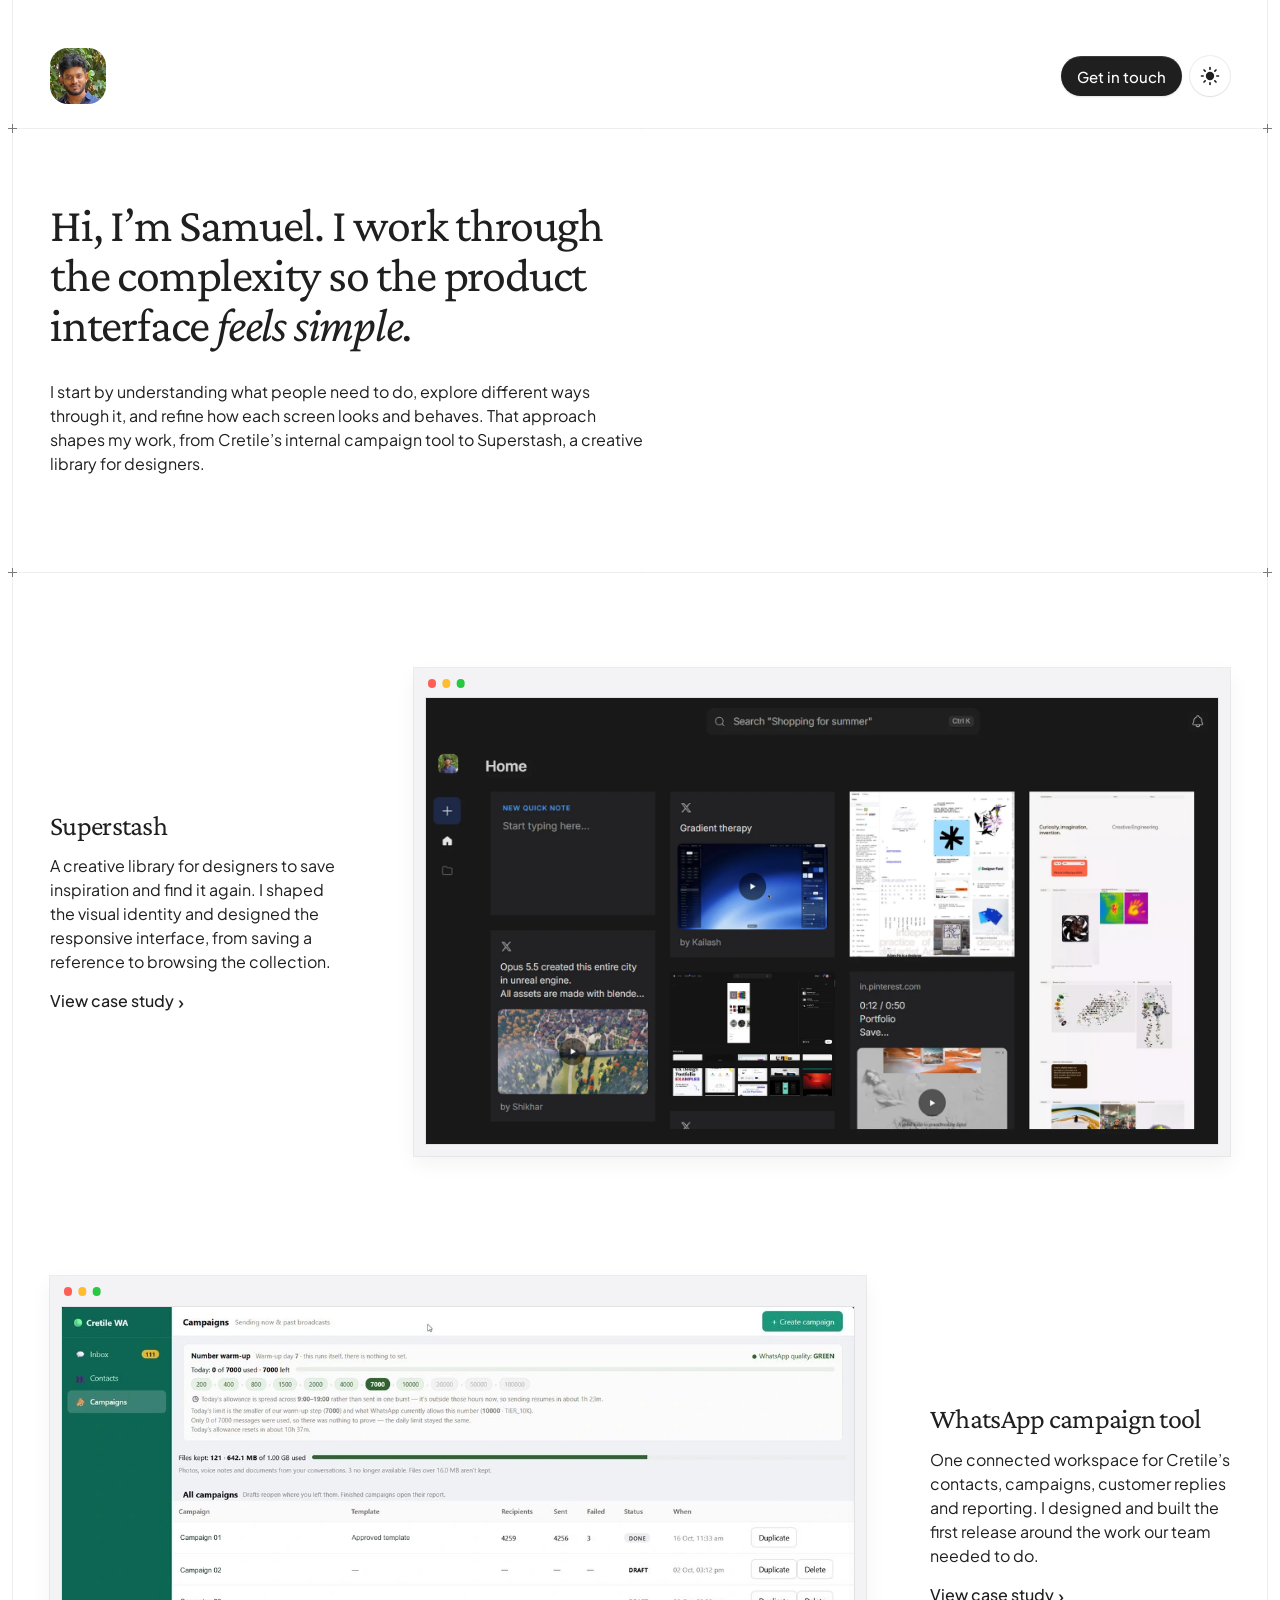
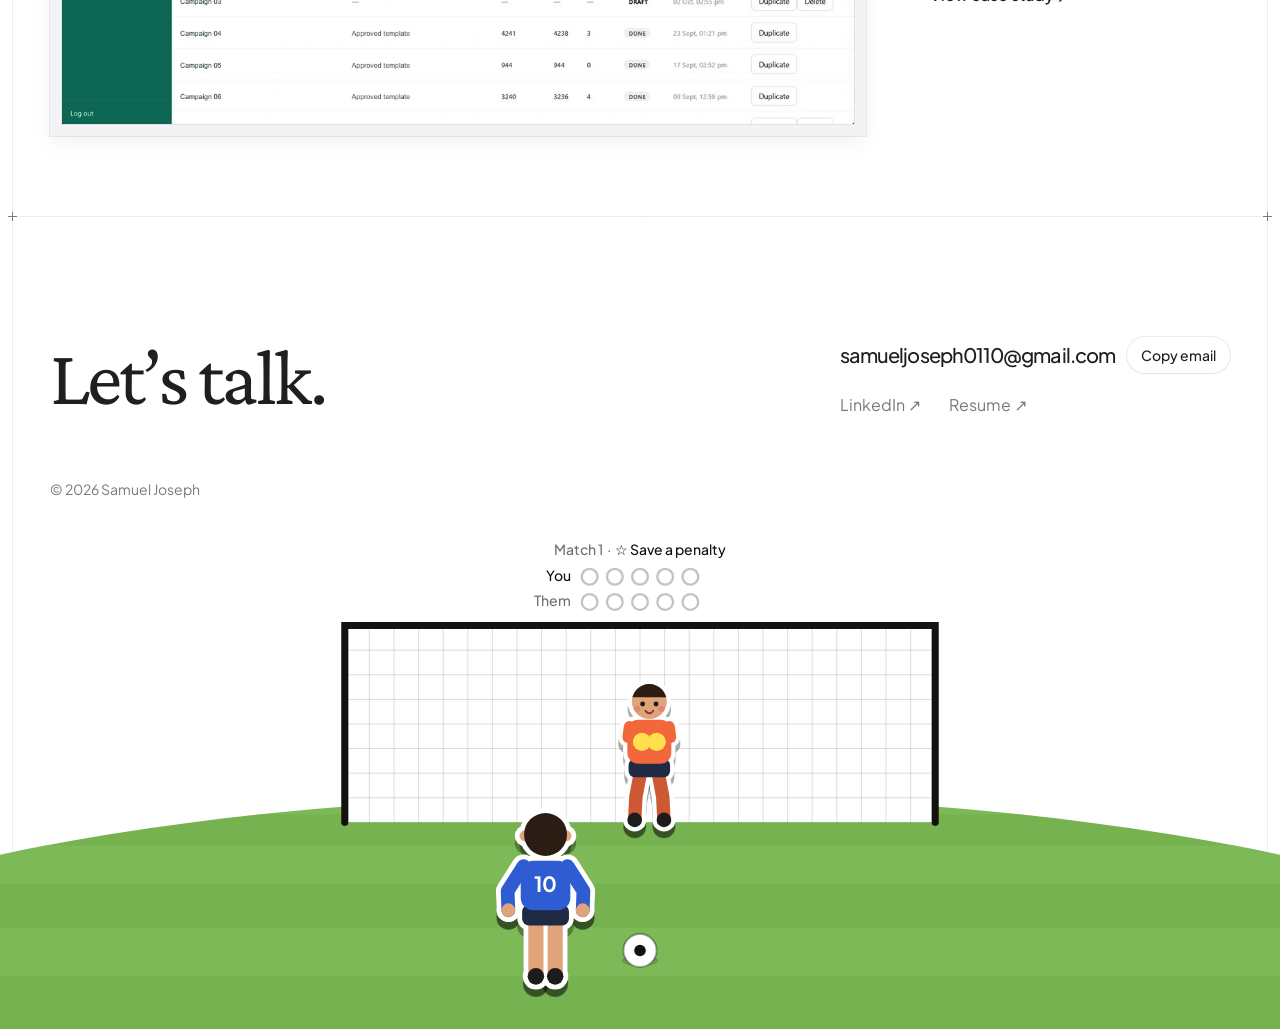
==== commit f130db2c: "Add a light/dark theme toggle and a penalty shootout footer game - Dark theme in dark.css, scoped to" ====
--- a/index.html
+++ b/index.html
@@ -3,6 +3,19 @@
 <head>
 <meta charset="utf-8">
 <meta name="viewport" content="width=device-width, initial-scale=1">
+<meta name="theme-color" content="#ffffff">
+<script>
+  // Theme before first paint: the visitor's saved choice, otherwise their system setting.
+  (function () {
+    var t;
+    try { t = localStorage.getItem('theme'); } catch (e) {}
+    if (t !== 'light' && t !== 'dark') t = matchMedia('(prefers-color-scheme: dark)').matches ? 'dark' : 'light';
+    document.documentElement.setAttribute('data-theme', t);
+    // Frame lines draw in as they scroll into view (styles.css, site.js), unless motion is reduced.
+    if (!matchMedia('(prefers-reduced-motion: reduce)').matches) document.documentElement.classList.add('lines-anim');
+    document.querySelector('meta[name="theme-color"]').content = t === 'dark' ? '#1a1a1a' : '#ffffff';
+  })();
+</script>
 <title>Samuel Joseph, UI &amp; Product Designer</title>
 <meta name="description" content="I work through the complexity so the product interface feels simple. UI and product design by Samuel Joseph, featuring Superstash and Cretile’s campaign tool.">
 <link rel="icon" type="image/png" href="assets/favicon.png">
@@ -17,8 +30,9 @@
 <meta property="og:image:height" content="630">
 <meta name="twitter:card" content="summary_large_image">
 <link rel="preload" href="assets/fonts/crimson-pro-latin-variable.woff2" as="font" type="font/woff2" crossorigin>
-<link rel="stylesheet" href="styles.css?v=20261101-plus">
-<link rel="stylesheet" href="home.css?v=20261031-ink">
+<link rel="stylesheet" href="styles.css?v=20261102-ring">
+<link rel="stylesheet" href="home.css?v=20261101-shadow">
+<link rel="stylesheet" href="dark.css?v=20261102-ring">
 </head>
 <body>
 <main class="page home-page">
@@ -26,7 +40,16 @@
 
     <header class="site-nav">
       <a class="site-portrait-link" href="index.html" aria-label="Samuel Joseph, home"><img class="site-portrait" src="assets/profile.jpg" alt="Samuel Joseph" width="56" height="56"></a>
-      <a class="btn btn-primary" href="#contact">Get in touch</a>
+      <div class="nav-actions">
+        <a class="btn btn-primary" href="#contact">Get in touch</a>
+        <button class="btn btn-secondary btn-round theme-toggle" type="button" data-theme-toggle aria-label="Switch to dark mode">
+          <svg class="theme-icon" viewBox="0 0 24 24" aria-hidden="true">
+            <mask id="theme-bite"><rect x="-4" y="-4" width="32" height="32" fill="#fff"/><circle class="bite" cx="30" cy="-6" r="7" fill="#000"/></mask>
+            <circle class="core" cx="12" cy="12" r="5" fill="currentColor" mask="url(#theme-bite)"/>
+            <g class="rays" fill="none" stroke="currentColor" stroke-width="2" stroke-linecap="round"><path d="M12 1.8v2M12 20.2v2M1.8 12h2M20.2 12h2M4.8 4.8l1.4 1.4M17.8 17.8l1.4 1.4M4.8 19.2l1.4-1.4M17.8 6.2l1.4-1.4"/></g>
+          </svg>
+        </button>
+      </div>
     </header>
 
     <section class="home-hero" aria-labelledby="home-title">
@@ -41,7 +64,7 @@
           <div class="feature-text">
             <h2 id="superstash-title" class="home-project-title"><a href="superstash.html">Superstash</a></h2>
             <p class="t-body">A creative library for designers to save inspiration and find it again. I shaped the visual identity and designed the responsive interface, from saving a reference to browsing the collection.</p>
-            <a class="btn btn-primary" href="superstash.html">View case study</a>
+            <a class="text-link" href="superstash.html"><span class="text-link-label">View case study</span> <span class="text-link-icon" aria-hidden="true">›</span></a>
           </div>
         </article>
         <article class="home-project" aria-labelledby="cretile-title">
@@ -49,7 +72,7 @@
           <div class="feature-text">
             <h2 id="cretile-title" class="home-project-title"><a href="whatsapp-campaigns.html">WhatsApp campaign tool</a></h2>
             <p class="t-body">One connected workspace for Cretile’s contacts, campaigns, customer replies and reporting. I designed and built the first release around the work our team needed to do.</p>
-            <a class="btn btn-primary" href="whatsapp-campaigns.html">View case study</a>
+            <a class="text-link" href="whatsapp-campaigns.html"><span class="text-link-label">View case study</span> <span class="text-link-icon" aria-hidden="true">›</span></a>
           </div>
         </article>
       </div>
@@ -98,9 +121,9 @@
 
   </div>
 </main>
-<script src="site.js"></script>
-<script src="games/penalty-rules.js?v=20261101-plus"></script>
-<script src="game-stage.js?v=20261101-plus"></script>
-<script src="games/penalty.js?v=20261101-plus"></script>
+<script src="site.js?v=20261102-ring"></script>
+<script src="games/penalty-rules.js?v=20261102-ring"></script>
+<script src="game-stage.js?v=20261102-ring"></script>
+<script src="games/penalty.js?v=20261102-ring"></script>
 </body>
 </html>
--- a/styles.css
+++ b/styles.css
@@ -28,6 +28,7 @@
 }
 
 :root {
+  color-scheme: light;
   --bg: rgb(255, 255, 255);
   --surface: #F3F3F6;
   --surface-alt: rgb(239, 239, 241);
@@ -39,6 +40,7 @@
   --hairline: rgba(31, 31, 31, 0.08);
   --tip-bg: rgb(30, 30, 30);
   --device-screen: rgb(30, 30, 30);
+  --link: #0066CC;
   --content-width: 1180px;
 
   --font: 'Crimson Pro', Georgia, 'Times New Roman', serif;
@@ -96,6 +98,7 @@
 .container > .sec { position: relative; }
 .page .site-nav::after,
 .container > .sec::before,
+.home-project::after,
 .wa-project-details::before, .case-project-details::before,
 .wa-project-details::after, .case-project-details::after {
   content: "";
@@ -115,13 +118,35 @@
   height: var(--node);
   transform: translateY(calc(0.5px - var(--node) / 2));
   background:
-    linear-gradient(var(--node-color), var(--node-color)) left center / var(--node) var(--node-stroke) no-repeat,
-    linear-gradient(var(--node-color), var(--node-color)) calc(var(--node) / 2 - var(--node-stroke) / 2) 0 / var(--node-stroke) 100% no-repeat,
-    linear-gradient(var(--node-color), var(--node-color)) right center / var(--node) var(--node-stroke) no-repeat,
-    linear-gradient(var(--node-color), var(--node-color)) right calc(var(--node) / 2 - var(--node-stroke) / 2) top 0 / var(--node-stroke) 100% no-repeat,
-    linear-gradient(var(--frame-line), var(--frame-line)) center / calc(100% - var(--node)) 1px no-repeat;
+    linear-gradient(var(--node-color), var(--node-color)) left calc(var(--node) / 2 * (1 - var(--link))) center / calc(var(--node) * var(--link)) var(--node-stroke) no-repeat,
+    linear-gradient(var(--node-color), var(--node-color)) left calc(var(--node) / 2 - var(--node-stroke) / 2) top calc(var(--node) / 2 * (1 - var(--link))) / var(--node-stroke) calc(var(--node) * var(--link)) no-repeat,
+    linear-gradient(var(--node-color), var(--node-color)) right calc(var(--node) / 2 * (1 - var(--link))) center / calc(var(--node) * var(--link)) var(--node-stroke) no-repeat,
+    linear-gradient(var(--node-color), var(--node-color)) right calc(var(--node) / 2 - var(--node-stroke) / 2) top calc(var(--node) / 2 * (1 - var(--link))) / var(--node-stroke) calc(var(--node) * var(--link)) no-repeat,
+    /* The line in two halves, each growing in from a plus mark until they meet in the middle. */
+    linear-gradient(var(--frame-line), var(--frame-line)) left calc(var(--node) / 2) center / calc((50% - var(--node) / 2) * var(--draw)) 1px no-repeat,
+    linear-gradient(var(--frame-line), var(--frame-line)) right calc(var(--node) / 2) center / calc((50% - var(--node) / 2) * var(--draw)) 1px no-repeat;
   pointer-events: none;
-}
+  transition: --link .4s cubic-bezier(.3, 1.6, .5, 1), --draw .8s cubic-bezier(.6, 0, .2, 1) .2s;
+}
+
+/* Frame lines draw in as they come into view. The head script adds .lines-anim (skipped for reduced
+   motion) and site.js adds .is-linked to each rule's section once it's on screen. Without either,
+   --link and --draw keep their initial 1 and every line shows fully drawn. */
+@property --link { syntax: '<number>'; inherits: false; initial-value: 1; }
+@property --draw { syntax: '<number>'; inherits: false; initial-value: 1; }
+.lines-anim .page .site-nav::after,
+.lines-anim .container > .sec::before,
+.lines-anim .wa-project-details::before, .lines-anim .case-project-details::before,
+.lines-anim .wa-project-details::after, .lines-anim .case-project-details::after { --link: 0; --draw: 0; }
+.lines-anim .page .site-nav.is-linked::after,
+.lines-anim .container > .sec.is-linked::before,
+.lines-anim .wa-project-details.is-linked::before, .lines-anim .case-project-details.is-linked::before,
+.lines-anim .wa-project-details.is-linked::after, .lines-anim .case-project-details.is-linked::after { --link: 1; --draw: 1; }
+/* The header rule waits for the vertical lines to reach it. */
+.lines-anim .page .site-nav::after { transition-delay: .25s, .45s; }
+/* The vertical lines draw down the page on load, quickly past the first screen. */
+.lines-anim .page::before { animation: frame-down 1.8s cubic-bezier(.4, 0, .9, .5) both; }
+@keyframes frame-down { from { clip-path: inset(0 0 100% 0); } to { clip-path: inset(0 0 0 0); } }
 .page .site-nav::after { top: calc(100% + 24px); }
 .container > .sec::before { top: calc(var(--sec-pad) / 2); }
 /* The footer's frame rule replaces its old divider; the divider keeps its space. */
@@ -187,6 +212,22 @@
 .site-portrait-link { display: block; border-radius: 18px; transition: opacity .2s ease; }
 .site-portrait-link:hover { opacity: .7; }
 .site-portrait { display: block; width: 56px; height: 56px; border-radius: 18px; object-fit: cover; }
+.nav-actions { display: flex; align-items: center; gap: 8px; }
+/* Light/dark toggle. It needs the head script (which sets data-theme), so it stays hidden without it.
+   One icon shows the current theme: a sun in light mode, which pulls in its rays while a shadow
+   slides over it to leave a crescent moon in dark mode. */
+.theme-toggle { color: var(--ink); }
+html:not([data-theme]) .theme-toggle { display: none; }
+.theme-icon { width: 20px; height: 20px; overflow: visible; transition: transform .35s cubic-bezier(.2, .7, .2, 1); }
+.theme-toggle:hover .theme-icon { transform: rotate(-15deg); }
+.theme-icon .core { transition: r .45s cubic-bezier(.4, 0, .2, 1); }
+.theme-icon .bite { transition: cx .45s cubic-bezier(.4, 0, .2, 1), cy .45s cubic-bezier(.4, 0, .2, 1); }
+.theme-icon .rays { transform-origin: 12px 12px; transition: transform .45s cubic-bezier(.4, 0, .2, 1), opacity .3s ease; }
+[data-theme="dark"] .theme-icon .core { r: 8.5px; }
+[data-theme="dark"] .theme-icon .bite { cx: 17px; cy: 7px; }
+[data-theme="dark"] .theme-icon .rays { transform: rotate(60deg) scale(.4); opacity: 0; }
+/* The theme switch spreads out in a circle from the toggle (site.js runs it as a view transition). */
+::view-transition-old(root), ::view-transition-new(root) { animation: none; mix-blend-mode: normal; }
 .avatar { background: var(--white) url("assets/profile.jpg") center / cover no-repeat; }
 
 /* Breadcrumbs sit above a project opening. */
@@ -364,14 +405,28 @@
 .to-top {
   position: fixed; z-index: 20;
   right: max(24px, calc(env(safe-area-inset-right, 0px) + 16px)); bottom: max(24px, calc(env(safe-area-inset-bottom, 0px) + 16px));
+  display: grid; place-items: center; overflow: hidden; padding: 0;
   width: 44px; height: 44px; border: 0; border-radius: 999px; cursor: pointer;
-  background: var(--white); color: var(--ink); font-size: 18px; font-family: var(--font-sub);
+  background: var(--white); color: var(--ink);
   box-shadow: 0 0 0 1px var(--hairline), 0 6px 20px rgba(0, 0, 0, .1);
   opacity: 0; transform: translateY(8px); pointer-events: none;
   transition: opacity .25s ease, transform .25s ease, box-shadow .2s ease;
 }
 .to-top.is-visible { opacity: 1; transform: none; pointer-events: auto; }
 .to-top:hover { box-shadow: 0 0 0 1px rgba(17, 17, 17, .16), 0 8px 24px rgba(0, 0, 0, .14); }
+/* A ring around the edge fills as you read down the page. site.js sets the dash offset on the circle
+   itself, in real units: Firefox ignores a unitless calc() in stroke-dashoffset. */
+.to-top-ring { position: absolute; inset: 0; width: 100%; height: 100%; transform: rotate(-90deg); fill: none; stroke-width: 2; }
+.to-top-ring .track { stroke: var(--hairline); }
+.to-top-ring .fill { stroke: var(--ink); stroke-linecap: round; transition: stroke-dashoffset .1s linear; }
+.to-top-arrow { display: block; width: 20px; height: 20px; fill: none; stroke: currentColor; stroke-width: 1.9; stroke-linecap: round; stroke-linejoin: round; }
+/* On hover the arrow shoots up out of the button and comes back in from below. */
+.to-top:hover .to-top-arrow { animation: to-top-lift .5s cubic-bezier(.5, 0, .3, 1); }
+@keyframes to-top-lift {
+  45% { transform: translateY(-26px); opacity: 0; }
+  46% { transform: translateY(26px); opacity: 0; }
+  100% { transform: none; opacity: 1; }
+}
 
 /* Section rail (case studies, wide screens) */
 .rail {
--- a/home.css
+++ b/home.css
@@ -37,7 +37,9 @@
   transition: transform .4s cubic-bezier(.2, .7, .2, 1);
 }
 .home-project .feature-media:hover { transform: translateY(-6px); }
-.home-project .interface-viewport { width: 100%; }
+/* Projects are separated by space here, so the per-project frame rule (styles.css) is off. */
+.home-project::after { content: none; }
+.home-project .interface-viewport { width: 100%; box-shadow: 0 0 0 1px var(--hairline), 0 8px 20px rgba(17, 17, 17, .05); }
 .home-project .feature-text { gap: 12px; }
 .home-project-title {
   font: 400 28px/1.15 var(--font-display);
@@ -49,6 +51,25 @@
   font-weight: 400;
   letter-spacing: -.035em;
 }
+/* "View case study ›": a plain blue text link. Only the words underline on hover. */
+.text-link {
+  display: inline-flex;
+  align-items: center;
+  gap: 4px;
+  margin-top: 4px;
+  color: var(--link);
+  font: 500 16px/1.4 var(--font-sub);
+  letter-spacing: 0;
+}
+/* The underline draws in from the left on hover and back out on leave, like the footer email link. */
+.text-link-label {
+  padding-bottom: 2px;
+  background: linear-gradient(currentColor, currentColor) 0 100% / 0 1px no-repeat;
+  transition: background-size .25s ease;
+}
+.text-link:hover .text-link-label { background-size: 100% 1px; }
+.text-link-icon { display: inline-block; font-size: 1.15em; line-height: 1; transition: transform .25s cubic-bezier(.2, .7, .2, 1); }
+.text-link:hover .text-link-icon { transform: translateX(3px); }
 .home-project-title a { text-decoration: none; }
 .home-project-title a:hover { text-decoration: underline; text-underline-offset: 5px; text-decoration-thickness: 1px; }
 #contact { scroll-margin-top: 32px; }
@@ -68,5 +89,5 @@
   .home-project-title { font-size: 28px; }
 }
 @media (prefers-reduced-motion: reduce) {
-  .home-project .feature-media { transition: none; }
+  .home-project .feature-media, .text-link-label, .text-link-icon { transition: none; }
 }
--- a/dark.css
+++ b/dark.css
@@ -0,0 +1,101 @@
+/* Dark theme. Loaded after every other stylesheet and only overrides colour. Every rule is
+   scoped to <html data-theme="dark">, which the head script sets from the visitor's choice
+   (the toggle beside "Get in touch") or, until they choose, from their system setting.
+
+   The light site uses --white for two jobs: raised cards on the page, and text
+   sitting on --ink. In the dark theme those split: --white becomes the raised
+   card colour, and text on an --ink fill uses --on-ink, set per rule below.
+   Elevation goes up in lightness: page #1a1a1a, panels --surface, cards inside
+   panels --white. */
+
+:root[data-theme="dark"] {
+  color-scheme: dark;
+  --bg: #1A1A1A;
+  --surface: #222222;
+  --surface-alt: #262626;
+  --white: #2B2B2B;
+  --ink: #ECECEC;
+  --ink-hover: #D4D4D4;
+  --on-ink: #1A1A1A;
+  --muted: rgba(236, 236, 236, 0.62);
+  --faint: rgba(236, 236, 236, 0.34);
+  --hairline: rgba(255, 255, 255, 0.1);
+  --tip-bg: #2E2E2E;
+  --device-screen: #111111;
+  --shadow: rgba(0, 0, 0, .45);
+  --link: #2997FF;
+
+  /* The footer game reads these (games/penalty.js). */
+  --game-page: transparent;
+  --game-frame: #FFFFFF;
+  --game-net: rgba(255, 255, 255, .32);
+  --game-muted: rgba(236, 236, 236, .62);
+  --game-grass: #2D5A2A;
+  --game-grass-alt: #285125;
+  --game-lights: on;
+  --game-slot: rgba(255, 255, 255, .28);
+  --game-scored: #3DDC84;
+  --game-failed: #FF6369;
+}
+
+/* Page frame lines and the plus marks where rules cross them. */
+:root[data-theme="dark"] .page { --frame-line: rgba(255, 255, 255, 0.09); }
+:root[data-theme="dark"] .page .site-nav::after,
+:root[data-theme="dark"] .container > .sec::before,
+:root[data-theme="dark"] .home-project::after,
+:root[data-theme="dark"] .wa-project-details::before,
+:root[data-theme="dark"] .case-project-details::before,
+:root[data-theme="dark"] .wa-project-details::after,
+:root[data-theme="dark"] .case-project-details::after { --node-color: #6E6E6E; }
+
+/* Text on --ink fills: light surfaces now, so the text turns dark. */
+:root[data-theme="dark"] .btn-primary { color: var(--on-ink); box-shadow: 0 1px 2px var(--shadow); }
+:root[data-theme="dark"] .wa-skip { color: var(--on-ink); }
+:root[data-theme="dark"] .wa-choice-grid .is-chosen { color: var(--on-ink); }
+:root[data-theme="dark"] .wa-choice-grid .is-chosen > span,
+:root[data-theme="dark"] .wa-choice-grid .is-chosen > p { color: rgba(26, 26, 26, .66); }
+:root[data-theme="dark"] .wa-process li:not(:last-child)::after { color: var(--on-ink); }
+:root[data-theme="dark"] .wa-response-card.is-claude { color: var(--on-ink); }
+:root[data-theme="dark"] .wa-response-card.is-claude > span { color: rgba(26, 26, 26, .62); }
+
+/* Overlays that stay dark keep white text. */
+:root[data-theme="dark"] .rail-tip { color: #FFFFFF; box-shadow: 0 0 0 1px var(--hairline), 0 12px 32px var(--shadow); }
+:root[data-theme="dark"] .zoomable::after { background: rgba(10, 10, 10, .82); color: #FFFFFF; box-shadow: 0 0 0 1px var(--hairline); }
+:root[data-theme="dark"] .lightbox { background: rgba(10, 10, 10, .96); color: #FFFFFF; }
+:root[data-theme="dark"] .lightbox::backdrop { background: rgba(10, 10, 10, .96); }
+:root[data-theme="dark"] .lb-btn { color: #FFFFFF; }
+:root[data-theme="dark"] .lb-btn:focus-visible { outline-color: #FFFFFF; }
+
+/* Hard-coded dark-on-light hairlines and shadows. Shadows barely read on a dark
+   page, so they get deeper and lean on the hairline ring for the edge. */
+:root[data-theme="dark"] .btn-secondary { box-shadow: 0 0 0 1px var(--hairline), 0 1px 2px var(--shadow); }
+:root[data-theme="dark"] .btn-secondary:hover { background: #333333; box-shadow: 0 0 0 1px rgba(255, 255, 255, .18), 0 2px 6px var(--shadow); }
+:root[data-theme="dark"] .breadcrumbs li + li::before { color: var(--faint); }
+:root[data-theme="dark"] .dg-card.is-later { box-shadow: inset 0 0 0 1px rgba(255, 255, 255, .26); }
+:root[data-theme="dark"] .pill { box-shadow: inset 0 0 0 1px rgba(255, 255, 255, .5); }
+:root[data-theme="dark"] .wa-kickers span { border-color: rgba(255, 255, 255, .2); }
+:root[data-theme="dark"] .wa-later { border-top-color: rgba(255, 255, 255, .2); }
+:root[data-theme="dark"] .interface-viewport { box-shadow: 0 0 0 1px var(--hairline), 0 12px 32px var(--shadow); }
+/* Homepage screenshots: a lighter shadow than on the case-study pages. */
+:root[data-theme="dark"] .home-project .interface-viewport { box-shadow: 0 0 0 1px var(--hairline), 0 8px 20px rgba(0, 0, 0, .22); }
+:root[data-theme="dark"] .next-preview { box-shadow: 0 0 0 1px var(--hairline), 0 12px 40px var(--shadow); }
+:root[data-theme="dark"] .to-top { box-shadow: 0 0 0 1px var(--hairline), 0 6px 20px var(--shadow); }
+:root[data-theme="dark"] .to-top:hover { box-shadow: 0 0 0 1px rgba(255, 255, 255, .18), 0 8px 24px var(--shadow); }
+:root[data-theme="dark"] .wa-rule-board .media-strip { box-shadow: 0 0 0 1px var(--hairline), 0 8px 24px var(--shadow); }
+
+/* Cretile accent: the deep green would sink into the dark, so it lifts. */
+:root[data-theme="dark"] .wa-case { --wa-accent: #5CC6A6; --wa-accent-soft: #1F2E2A; }
+:root[data-theme="dark"] .wa-state-compare .is-closed > span { color: #E3A94F; }
+:root[data-theme="dark"] .wa-state-compare .is-closed > div { border-color: #5A4718; background: #2A2415; }
+:root[data-theme="dark"] .wa-state-compare .is-closed strong { color: #F2CB72; }
+
+/* Cretile video control. */
+:root[data-theme="dark"] .wa-video-toggle { background: rgba(10, 10, 10, .55); }
+:root[data-theme="dark"] .wa-video-player:hover .wa-video-toggle, :root[data-theme="dark"] .wa-video-toggle:focus-visible { background: rgba(10, 10, 10, .75); }
+
+/* Superstash exploration board and research cards. */
+:root[data-theme="dark"] .ss-exploration-board::before, :root[data-theme="dark"] .ss-research-board::before { background-image: radial-gradient(circle, rgba(255, 255, 255, .12) 1px, transparent 1.4px); }
+:root[data-theme="dark"] .ss-ex { box-shadow: 0 0 0 1px var(--hairline), 0 6px 18px var(--shadow); }
+:root[data-theme="dark"] .ss-ex:hover, :root[data-theme="dark"] .ss-ex:focus-visible { box-shadow: 0 0 0 1px var(--hairline), 0 18px 40px var(--shadow); }
+:root[data-theme="dark"] .ss-research-card .zoomable { box-shadow: 0 0 0 1px var(--hairline), 0 8px 22px var(--shadow); }
+:root[data-theme="dark"] .ss-research-card .zoomable:hover, :root[data-theme="dark"] .ss-research-card .zoomable:focus-visible { box-shadow: 0 0 0 1px var(--hairline), 0 12px 32px var(--shadow); }
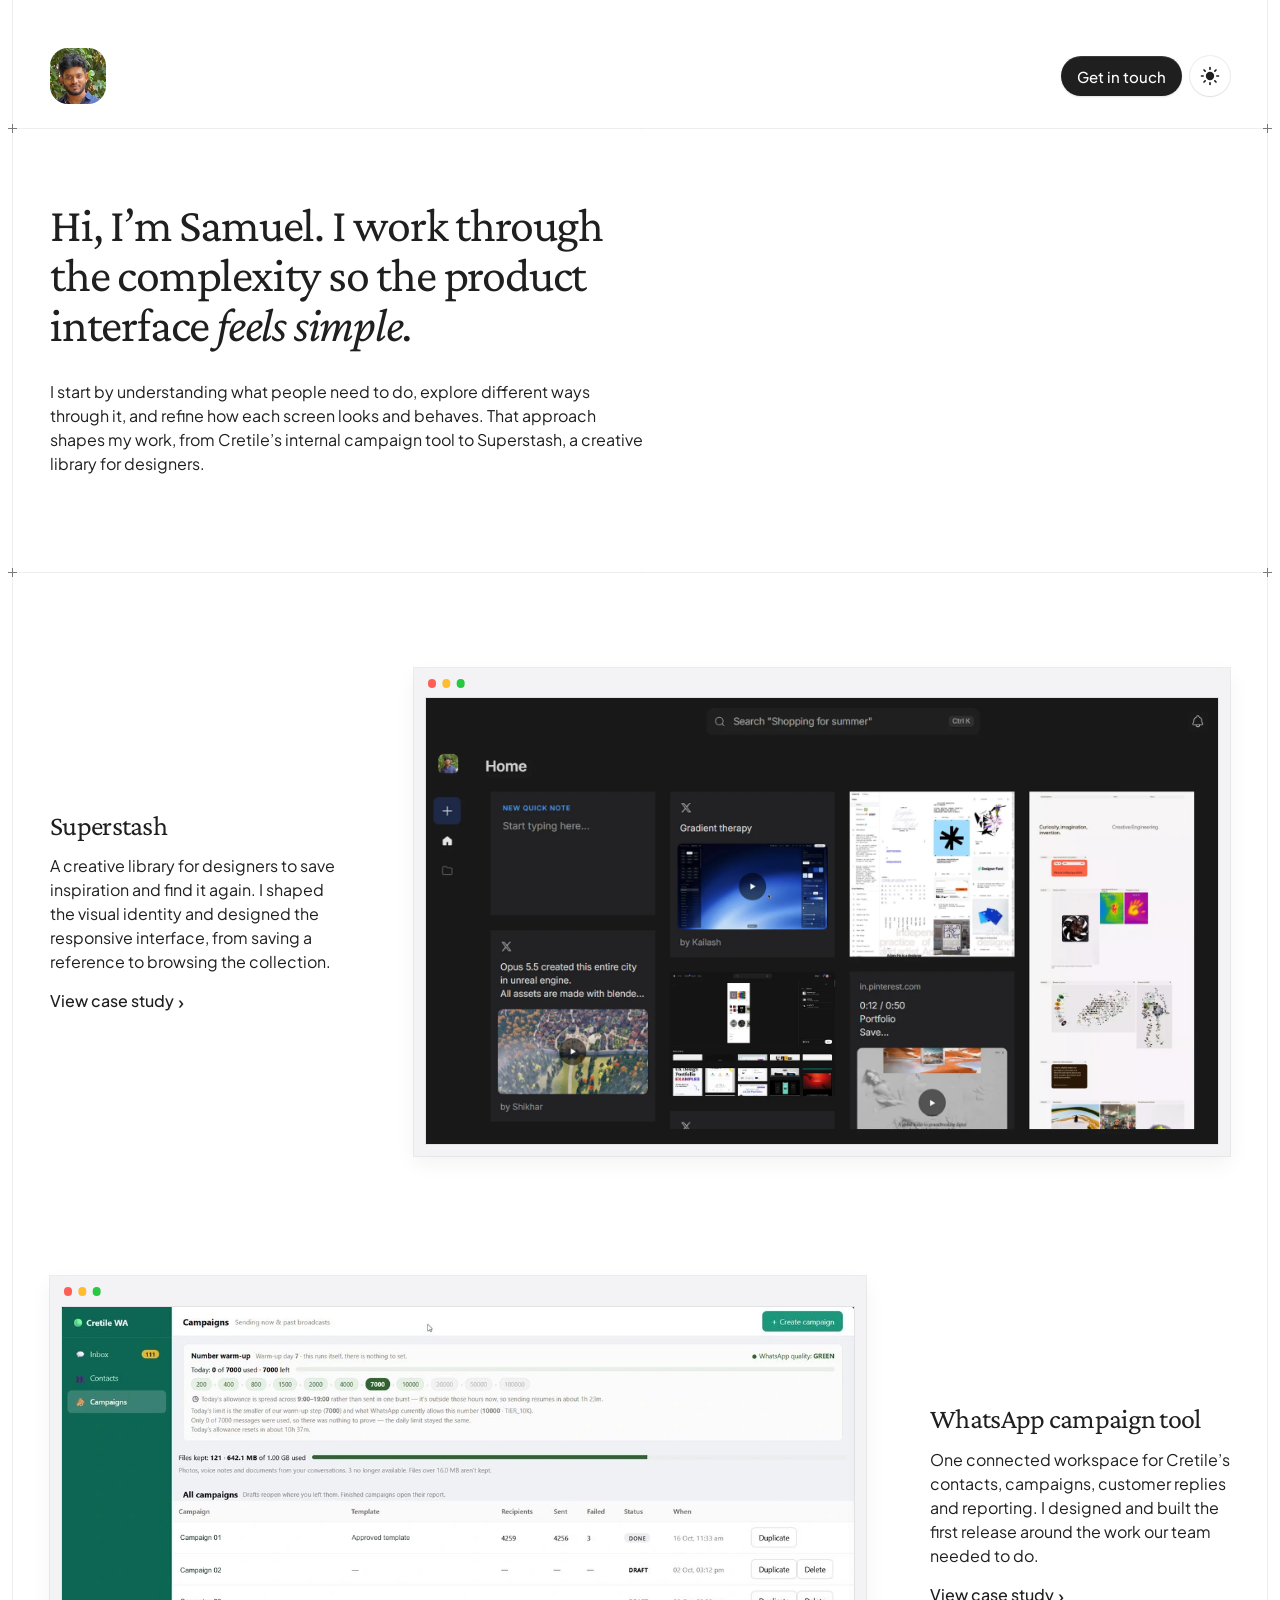
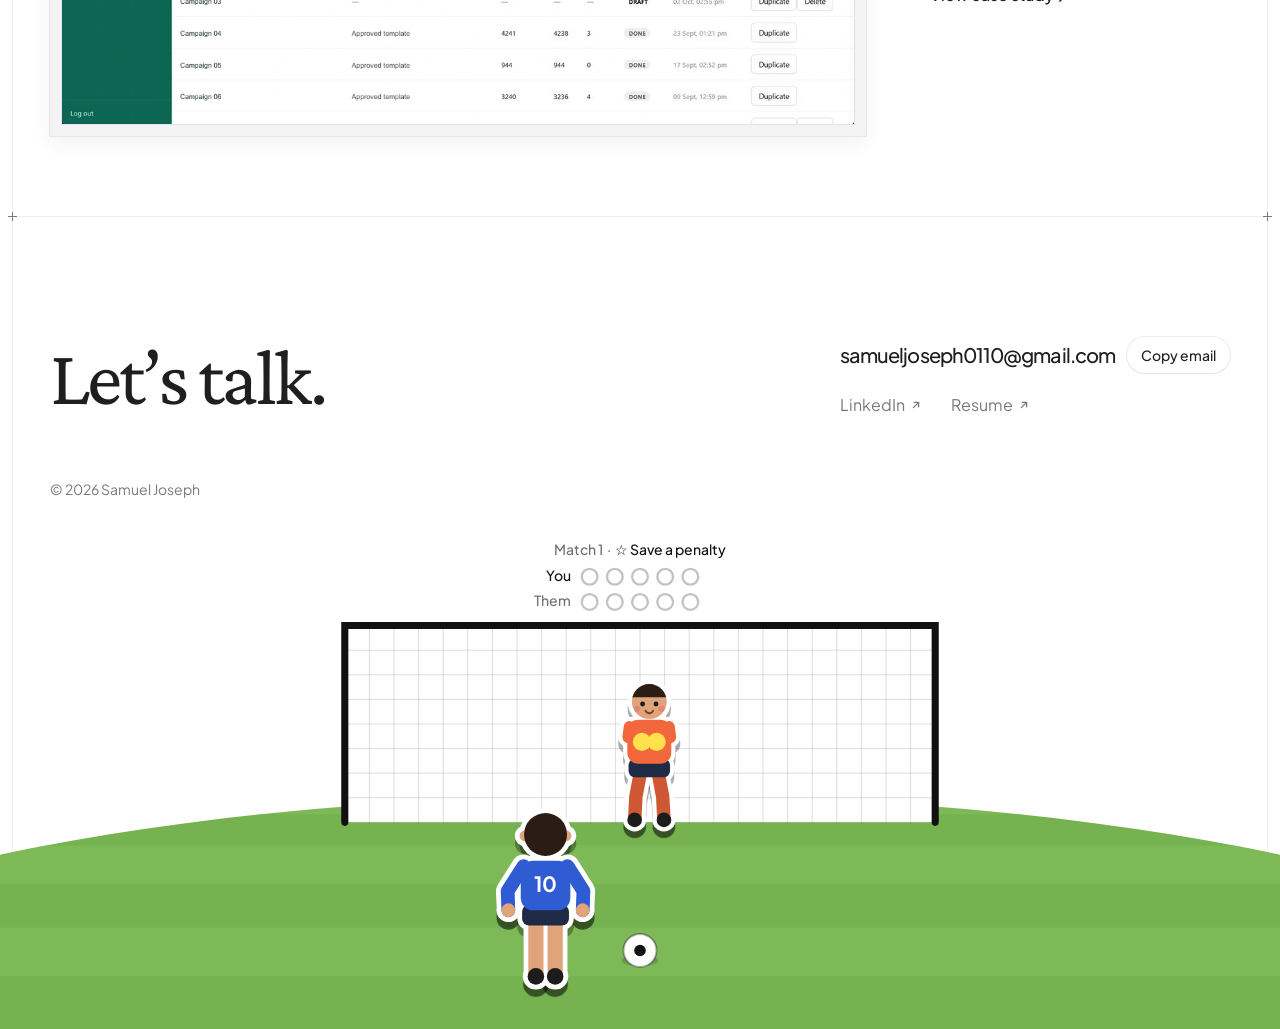
==== commit c70c4ab2: "Draw the footer's external-link arrows as SVG The ↗ character showed as a colour emoji on phones.  C" ====
--- a/index.html
+++ b/index.html
@@ -30,9 +30,9 @@
 <meta property="og:image:height" content="630">
 <meta name="twitter:card" content="summary_large_image">
 <link rel="preload" href="assets/fonts/crimson-pro-latin-variable.woff2" as="font" type="font/woff2" crossorigin>
-<link rel="stylesheet" href="styles.css?v=20261102-ring">
+<link rel="stylesheet" href="styles.css?v=20261102-arrow">
 <link rel="stylesheet" href="home.css?v=20261101-shadow">
-<link rel="stylesheet" href="dark.css?v=20261102-ring">
+<link rel="stylesheet" href="dark.css?v=20261102-arrow">
 </head>
 <body>
 <main class="page home-page">
@@ -110,8 +110,8 @@
             <button class="btn btn-secondary btn-sm" type="button" data-copy="samueljoseph0110@gmail.com">Copy email</button>
           </div>
           <nav class="footer-links" aria-label="Elsewhere">
-            <a href="https://www.linkedin.com/in/samuel-joseph8" target="_blank" rel="noopener">LinkedIn <span aria-hidden="true">↗</span></a>
-            <a href="assets/Samuel-Joseph-Resume.pdf" target="_blank" rel="noopener">Resume <span aria-hidden="true">↗</span></a>
+            <a href="https://www.linkedin.com/in/samuel-joseph8" target="_blank" rel="noopener">LinkedIn <svg class="ext-arrow" viewBox="0 0 16 16" aria-hidden="true"><path d="M5 11 11 5M6 5h5v5"/></svg></a>
+            <a href="assets/Samuel-Joseph-Resume.pdf" target="_blank" rel="noopener">Resume <svg class="ext-arrow" viewBox="0 0 16 16" aria-hidden="true"><path d="M5 11 11 5M6 5h5v5"/></svg></a>
           </nav>
         </div>
       </div>
@@ -121,9 +121,9 @@
 
   </div>
 </main>
-<script src="site.js?v=20261102-ring"></script>
-<script src="games/penalty-rules.js?v=20261102-ring"></script>
-<script src="game-stage.js?v=20261102-ring"></script>
-<script src="games/penalty.js?v=20261102-ring"></script>
+<script src="site.js?v=20261102-arrow"></script>
+<script src="games/penalty-rules.js?v=20261102-arrow"></script>
+<script src="game-stage.js?v=20261102-arrow"></script>
+<script src="games/penalty.js?v=20261102-arrow"></script>
 </body>
 </html>
--- a/styles.css
+++ b/styles.css
@@ -244,6 +244,10 @@
 .footer-links { display: flex; }
 .footer-links a { color: var(--muted); font-size: 16px; line-height: 24px; transition: color .2s ease; }
 .footer-links a:hover { color: var(--ink); }
+/* External-link arrow drawn as SVG: the ↗ character turns into a colour emoji on some phones. */
+.footer-links a { display: inline-flex; align-items: center; gap: 4px; }
+.ext-arrow { width: 14px; height: 14px; fill: none; stroke: currentColor; stroke-width: 1.5; stroke-linecap: round; stroke-linejoin: round; transition: transform .25s cubic-bezier(.2, .7, .2, 1); }
+.footer-links a:hover .ext-arrow { transform: translate(2px, -2px); }
 .footer-gosh { padding-top: var(--section-gap); padding-bottom: clamp(72px, 10vw, 128px); display: flex; flex-direction: column; }
 .footer-gosh .sign { margin-top: 32px; display: flex; justify-content: center; align-items: center; gap: 16px; }
 .footer-gosh .sign-text { font-weight: 500; font-style: italic; font-size: clamp(28px, 8vw, 96px); line-height: 1; letter-spacing: -0.05em; white-space: nowrap; }
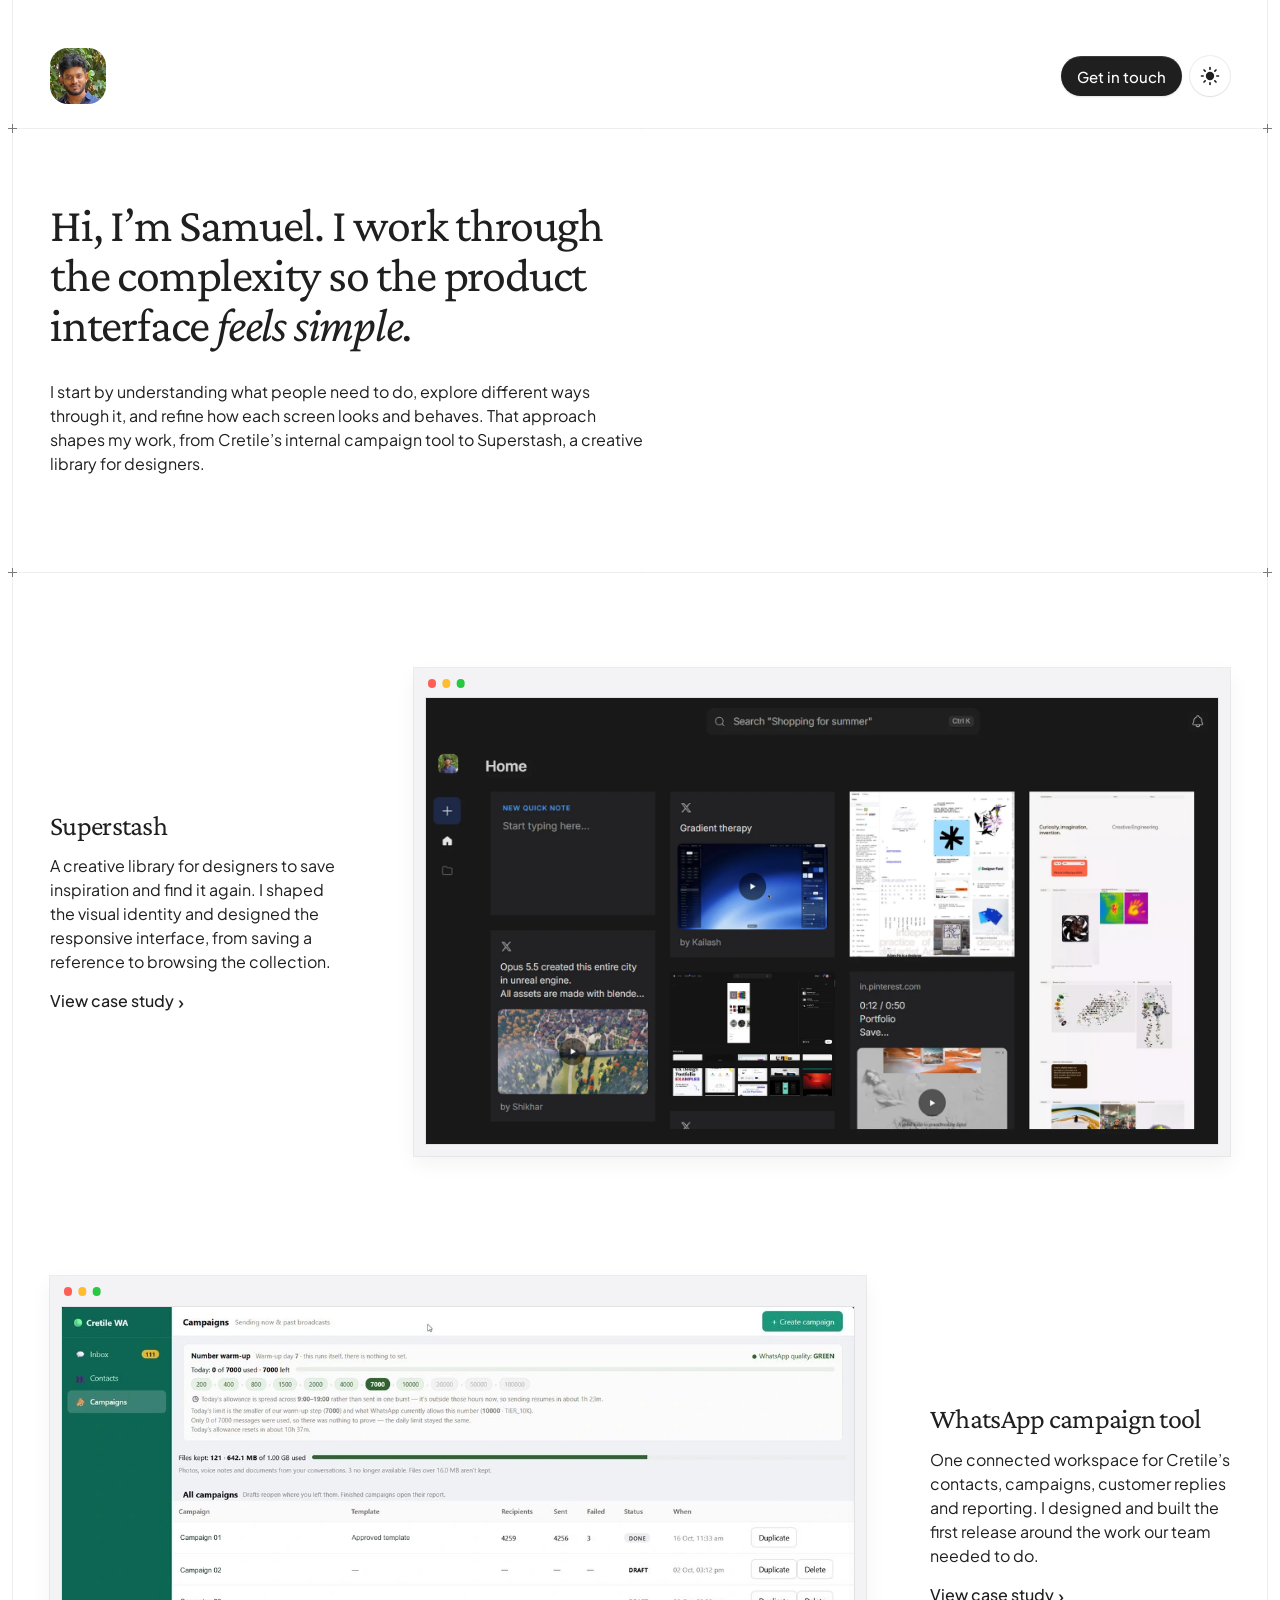
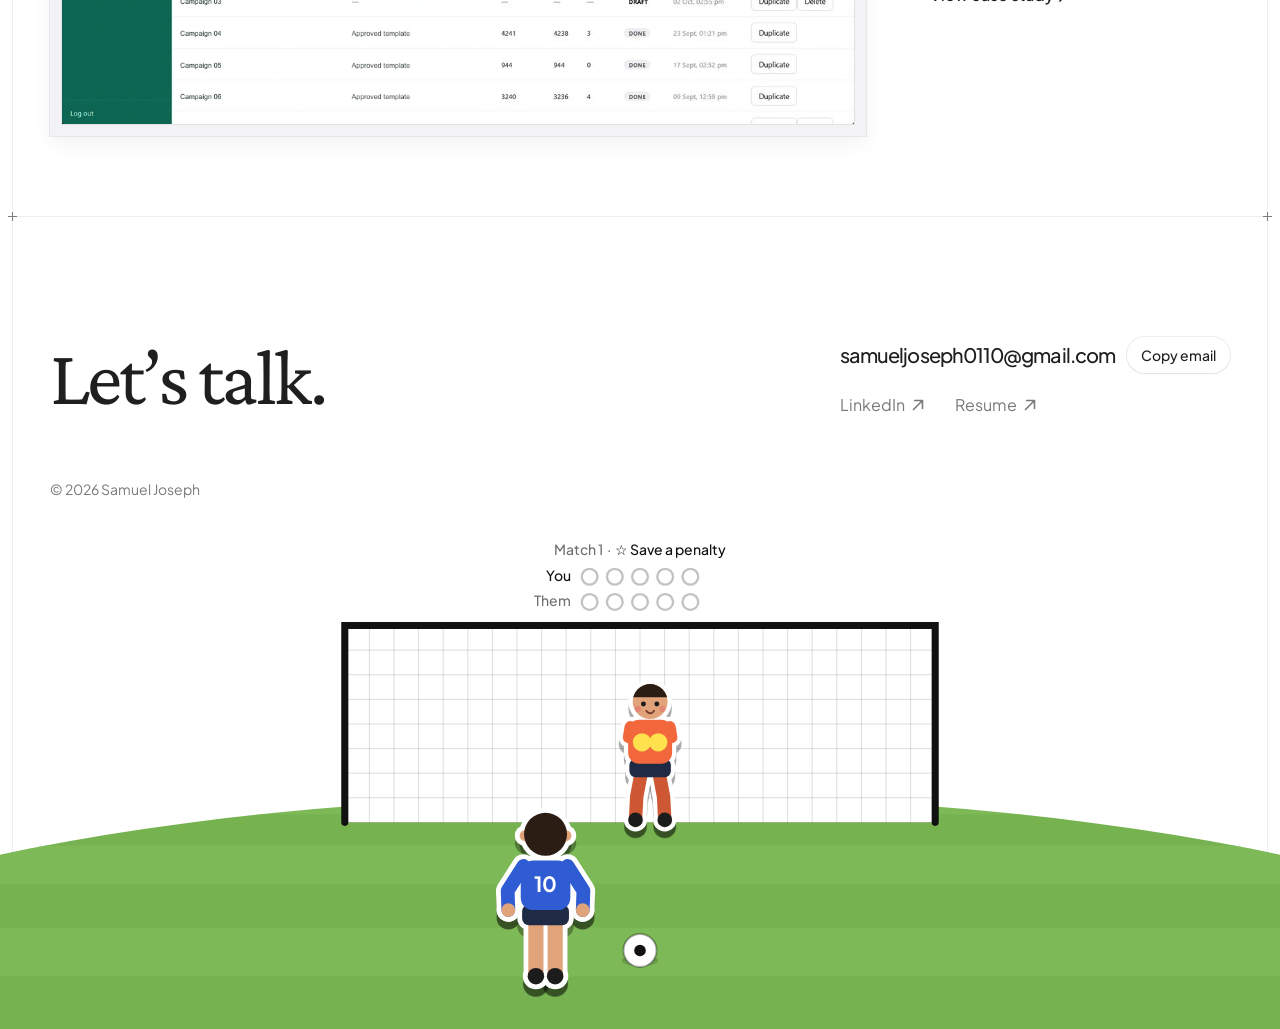
==== commit 5d77ecf8: "Enlarge the footer link arrows to match the text Co-Authored-By: Claude Opus 5.5 <noreply@anthropic." ====
--- a/index.html
+++ b/index.html
@@ -30,9 +30,9 @@
 <meta property="og:image:height" content="630">
 <meta name="twitter:card" content="summary_large_image">
 <link rel="preload" href="assets/fonts/crimson-pro-latin-variable.woff2" as="font" type="font/woff2" crossorigin>
-<link rel="stylesheet" href="styles.css?v=20261102-arrow">
+<link rel="stylesheet" href="styles.css?v=20261102-arrow2">
 <link rel="stylesheet" href="home.css?v=20261101-shadow">
-<link rel="stylesheet" href="dark.css?v=20261102-arrow">
+<link rel="stylesheet" href="dark.css?v=20261102-arrow2">
 </head>
 <body>
 <main class="page home-page">
@@ -110,8 +110,8 @@
             <button class="btn btn-secondary btn-sm" type="button" data-copy="samueljoseph0110@gmail.com">Copy email</button>
           </div>
           <nav class="footer-links" aria-label="Elsewhere">
-            <a href="https://www.linkedin.com/in/samuel-joseph8" target="_blank" rel="noopener">LinkedIn <svg class="ext-arrow" viewBox="0 0 16 16" aria-hidden="true"><path d="M5 11 11 5M6 5h5v5"/></svg></a>
-            <a href="assets/Samuel-Joseph-Resume.pdf" target="_blank" rel="noopener">Resume <svg class="ext-arrow" viewBox="0 0 16 16" aria-hidden="true"><path d="M5 11 11 5M6 5h5v5"/></svg></a>
+            <a href="https://www.linkedin.com/in/samuel-joseph8" target="_blank" rel="noopener">LinkedIn <svg class="ext-arrow" viewBox="0 0 16 16" aria-hidden="true"><path d="M4 12 12 4M5 4h7v7"/></svg></a>
+            <a href="assets/Samuel-Joseph-Resume.pdf" target="_blank" rel="noopener">Resume <svg class="ext-arrow" viewBox="0 0 16 16" aria-hidden="true"><path d="M4 12 12 4M5 4h7v7"/></svg></a>
           </nav>
         </div>
       </div>
@@ -121,9 +121,9 @@
 
   </div>
 </main>
-<script src="site.js?v=20261102-arrow"></script>
-<script src="games/penalty-rules.js?v=20261102-arrow"></script>
-<script src="game-stage.js?v=20261102-arrow"></script>
-<script src="games/penalty.js?v=20261102-arrow"></script>
+<script src="site.js?v=20261102-arrow2"></script>
+<script src="games/penalty-rules.js?v=20261102-arrow2"></script>
+<script src="game-stage.js?v=20261102-arrow2"></script>
+<script src="games/penalty.js?v=20261102-arrow2"></script>
 </body>
 </html>
--- a/styles.css
+++ b/styles.css
@@ -246,7 +246,7 @@
 .footer-links a:hover { color: var(--ink); }
 /* External-link arrow drawn as SVG: the ↗ character turns into a colour emoji on some phones. */
 .footer-links a { display: inline-flex; align-items: center; gap: 4px; }
-.ext-arrow { width: 14px; height: 14px; fill: none; stroke: currentColor; stroke-width: 1.5; stroke-linecap: round; stroke-linejoin: round; transition: transform .25s cubic-bezier(.2, .7, .2, 1); }
+.ext-arrow { width: 18px; height: 18px; fill: none; stroke: currentColor; stroke-width: 1.4; stroke-linecap: round; stroke-linejoin: round; transition: transform .25s cubic-bezier(.2, .7, .2, 1); }
 .footer-links a:hover .ext-arrow { transform: translate(2px, -2px); }
 .footer-gosh { padding-top: var(--section-gap); padding-bottom: clamp(72px, 10vw, 128px); display: flex; flex-direction: column; }
 .footer-gosh .sign { margin-top: 32px; display: flex; justify-content: center; align-items: center; gap: 16px; }
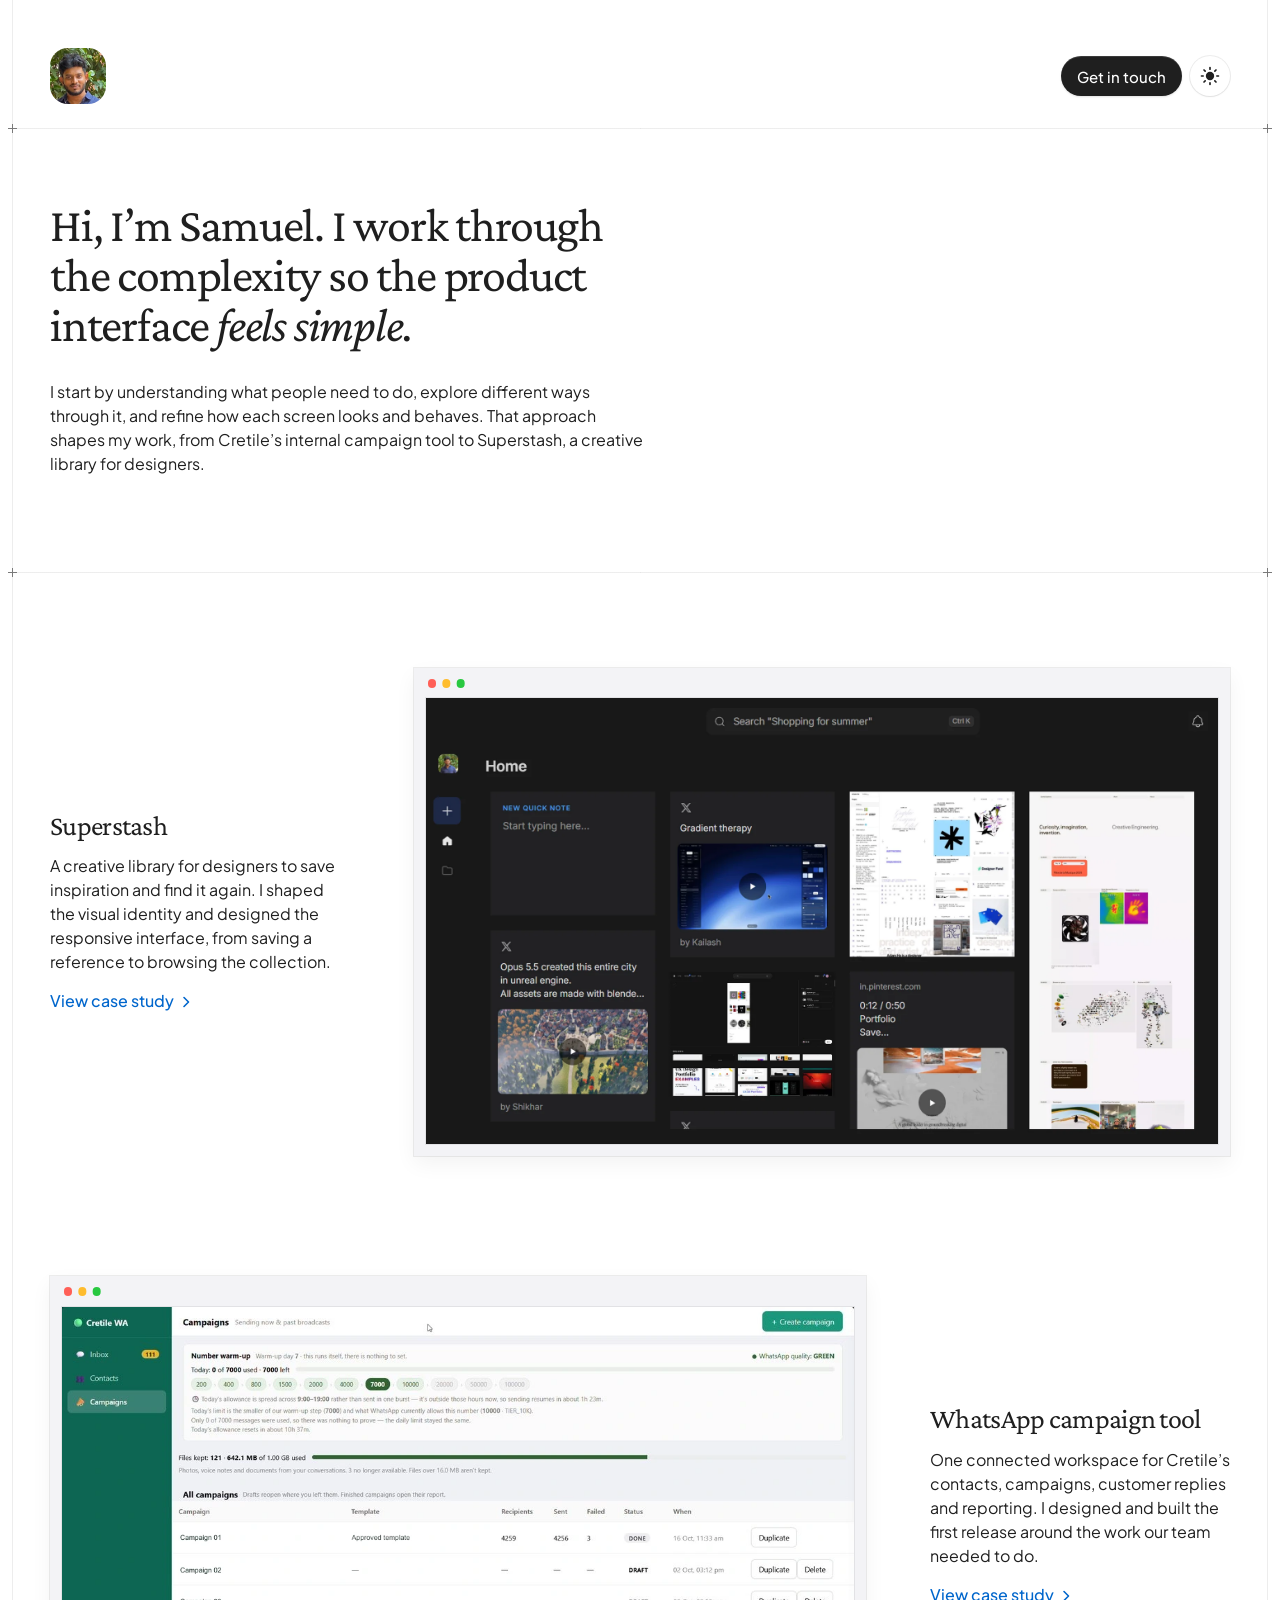
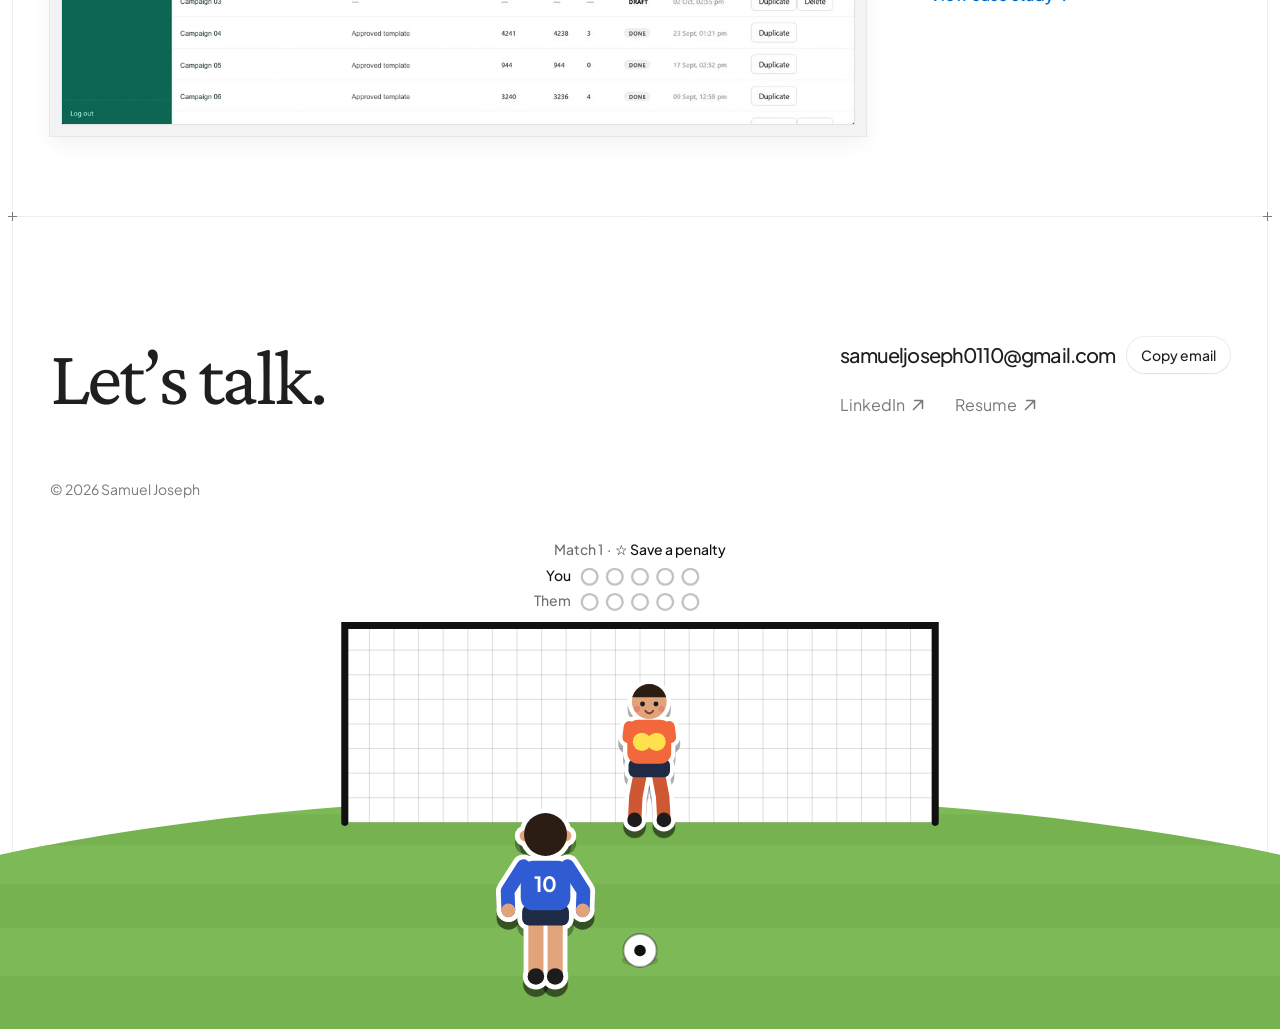
==== commit e4425e07: "Restore the blue case study links and draw their chevron as SVG The frame-line animation registered " ====
--- a/index.html
+++ b/index.html
@@ -30,9 +30,9 @@
 <meta property="og:image:height" content="630">
 <meta name="twitter:card" content="summary_large_image">
 <link rel="preload" href="assets/fonts/crimson-pro-latin-variable.woff2" as="font" type="font/woff2" crossorigin>
-<link rel="stylesheet" href="styles.css?v=20261102-arrow2">
-<link rel="stylesheet" href="home.css?v=20261101-shadow">
-<link rel="stylesheet" href="dark.css?v=20261102-arrow2">
+<link rel="stylesheet" href="styles.css?v=20261102-linkfix">
+<link rel="stylesheet" href="home.css?v=20261102-chevron">
+<link rel="stylesheet" href="dark.css?v=20261102-linkfix">
 </head>
 <body>
 <main class="page home-page">
@@ -64,7 +64,7 @@
           <div class="feature-text">
             <h2 id="superstash-title" class="home-project-title"><a href="superstash.html">Superstash</a></h2>
             <p class="t-body">A creative library for designers to save inspiration and find it again. I shaped the visual identity and designed the responsive interface, from saving a reference to browsing the collection.</p>
-            <a class="text-link" href="superstash.html"><span class="text-link-label">View case study</span> <span class="text-link-icon" aria-hidden="true">›</span></a>
+            <a class="text-link" href="superstash.html"><span class="text-link-label">View case study</span> <svg class="text-link-icon" viewBox="0 0 16 16" aria-hidden="true"><path d="M6 3.5 10.5 8 6 12.5"/></svg></a>
           </div>
         </article>
         <article class="home-project" aria-labelledby="cretile-title">
@@ -72,7 +72,7 @@
           <div class="feature-text">
             <h2 id="cretile-title" class="home-project-title"><a href="whatsapp-campaigns.html">WhatsApp campaign tool</a></h2>
             <p class="t-body">One connected workspace for Cretile’s contacts, campaigns, customer replies and reporting. I designed and built the first release around the work our team needed to do.</p>
-            <a class="text-link" href="whatsapp-campaigns.html"><span class="text-link-label">View case study</span> <span class="text-link-icon" aria-hidden="true">›</span></a>
+            <a class="text-link" href="whatsapp-campaigns.html"><span class="text-link-label">View case study</span> <svg class="text-link-icon" viewBox="0 0 16 16" aria-hidden="true"><path d="M6 3.5 10.5 8 6 12.5"/></svg></a>
           </div>
         </article>
       </div>
@@ -121,9 +121,9 @@
 
   </div>
 </main>
-<script src="site.js?v=20261102-arrow2"></script>
-<script src="games/penalty-rules.js?v=20261102-arrow2"></script>
-<script src="game-stage.js?v=20261102-arrow2"></script>
-<script src="games/penalty.js?v=20261102-arrow2"></script>
+<script src="site.js?v=20261102-linkfix"></script>
+<script src="games/penalty-rules.js?v=20261102-linkfix"></script>
+<script src="game-stage.js?v=20261102-linkfix"></script>
+<script src="games/penalty.js?v=20261102-linkfix"></script>
 </body>
 </html>
--- a/styles.css
+++ b/styles.css
@@ -118,30 +118,30 @@
   height: var(--node);
   transform: translateY(calc(0.5px - var(--node) / 2));
   background:
-    linear-gradient(var(--node-color), var(--node-color)) left calc(var(--node) / 2 * (1 - var(--link))) center / calc(var(--node) * var(--link)) var(--node-stroke) no-repeat,
-    linear-gradient(var(--node-color), var(--node-color)) left calc(var(--node) / 2 - var(--node-stroke) / 2) top calc(var(--node) / 2 * (1 - var(--link))) / var(--node-stroke) calc(var(--node) * var(--link)) no-repeat,
-    linear-gradient(var(--node-color), var(--node-color)) right calc(var(--node) / 2 * (1 - var(--link))) center / calc(var(--node) * var(--link)) var(--node-stroke) no-repeat,
-    linear-gradient(var(--node-color), var(--node-color)) right calc(var(--node) / 2 - var(--node-stroke) / 2) top calc(var(--node) / 2 * (1 - var(--link))) / var(--node-stroke) calc(var(--node) * var(--link)) no-repeat,
+    linear-gradient(var(--node-color), var(--node-color)) left calc(var(--node) / 2 * (1 - var(--node-in))) center / calc(var(--node) * var(--node-in)) var(--node-stroke) no-repeat,
+    linear-gradient(var(--node-color), var(--node-color)) left calc(var(--node) / 2 - var(--node-stroke) / 2) top calc(var(--node) / 2 * (1 - var(--node-in))) / var(--node-stroke) calc(var(--node) * var(--node-in)) no-repeat,
+    linear-gradient(var(--node-color), var(--node-color)) right calc(var(--node) / 2 * (1 - var(--node-in))) center / calc(var(--node) * var(--node-in)) var(--node-stroke) no-repeat,
+    linear-gradient(var(--node-color), var(--node-color)) right calc(var(--node) / 2 - var(--node-stroke) / 2) top calc(var(--node) / 2 * (1 - var(--node-in))) / var(--node-stroke) calc(var(--node) * var(--node-in)) no-repeat,
     /* The line in two halves, each growing in from a plus mark until they meet in the middle. */
     linear-gradient(var(--frame-line), var(--frame-line)) left calc(var(--node) / 2) center / calc((50% - var(--node) / 2) * var(--draw)) 1px no-repeat,
     linear-gradient(var(--frame-line), var(--frame-line)) right calc(var(--node) / 2) center / calc((50% - var(--node) / 2) * var(--draw)) 1px no-repeat;
   pointer-events: none;
-  transition: --link .4s cubic-bezier(.3, 1.6, .5, 1), --draw .8s cubic-bezier(.6, 0, .2, 1) .2s;
+  transition: --node-in .4s cubic-bezier(.3, 1.6, .5, 1), --draw .8s cubic-bezier(.6, 0, .2, 1) .2s;
 }
 
 /* Frame lines draw in as they come into view. The head script adds .lines-anim (skipped for reduced
    motion) and site.js adds .is-linked to each rule's section once it's on screen. Without either,
-   --link and --draw keep their initial 1 and every line shows fully drawn. */
-@property --link { syntax: '<number>'; inherits: false; initial-value: 1; }
+   --node-in and --draw keep their initial 1 and every line shows fully drawn. */
+@property --node-in { syntax: '<number>'; inherits: false; initial-value: 1; }
 @property --draw { syntax: '<number>'; inherits: false; initial-value: 1; }
 .lines-anim .page .site-nav::after,
 .lines-anim .container > .sec::before,
 .lines-anim .wa-project-details::before, .lines-anim .case-project-details::before,
-.lines-anim .wa-project-details::after, .lines-anim .case-project-details::after { --link: 0; --draw: 0; }
+.lines-anim .wa-project-details::after, .lines-anim .case-project-details::after { --node-in: 0; --draw: 0; }
 .lines-anim .page .site-nav.is-linked::after,
 .lines-anim .container > .sec.is-linked::before,
 .lines-anim .wa-project-details.is-linked::before, .lines-anim .case-project-details.is-linked::before,
-.lines-anim .wa-project-details.is-linked::after, .lines-anim .case-project-details.is-linked::after { --link: 1; --draw: 1; }
+.lines-anim .wa-project-details.is-linked::after, .lines-anim .case-project-details.is-linked::after { --node-in: 1; --draw: 1; }
 /* The header rule waits for the vertical lines to reach it. */
 .lines-anim .page .site-nav::after { transition-delay: .25s, .45s; }
 /* The vertical lines draw down the page on load, quickly past the first screen. */
--- a/home.css
+++ b/home.css
@@ -68,7 +68,8 @@
   transition: background-size .25s ease;
 }
 .text-link:hover .text-link-label { background-size: 100% 1px; }
-.text-link-icon { display: inline-block; font-size: 1.15em; line-height: 1; transition: transform .25s cubic-bezier(.2, .7, .2, 1); }
+/* Drawn as SVG so it can never turn into an emoji or fall back to another font. */
+.text-link-icon { display: inline-block; width: 16px; height: 16px; fill: none; stroke: currentColor; stroke-width: 1.6; stroke-linecap: round; stroke-linejoin: round; transition: transform .25s cubic-bezier(.2, .7, .2, 1); }
 .text-link:hover .text-link-icon { transform: translateX(3px); }
 .home-project-title a { text-decoration: none; }
 .home-project-title a:hover { text-decoration: underline; text-underline-offset: 5px; text-decoration-thickness: 1px; }
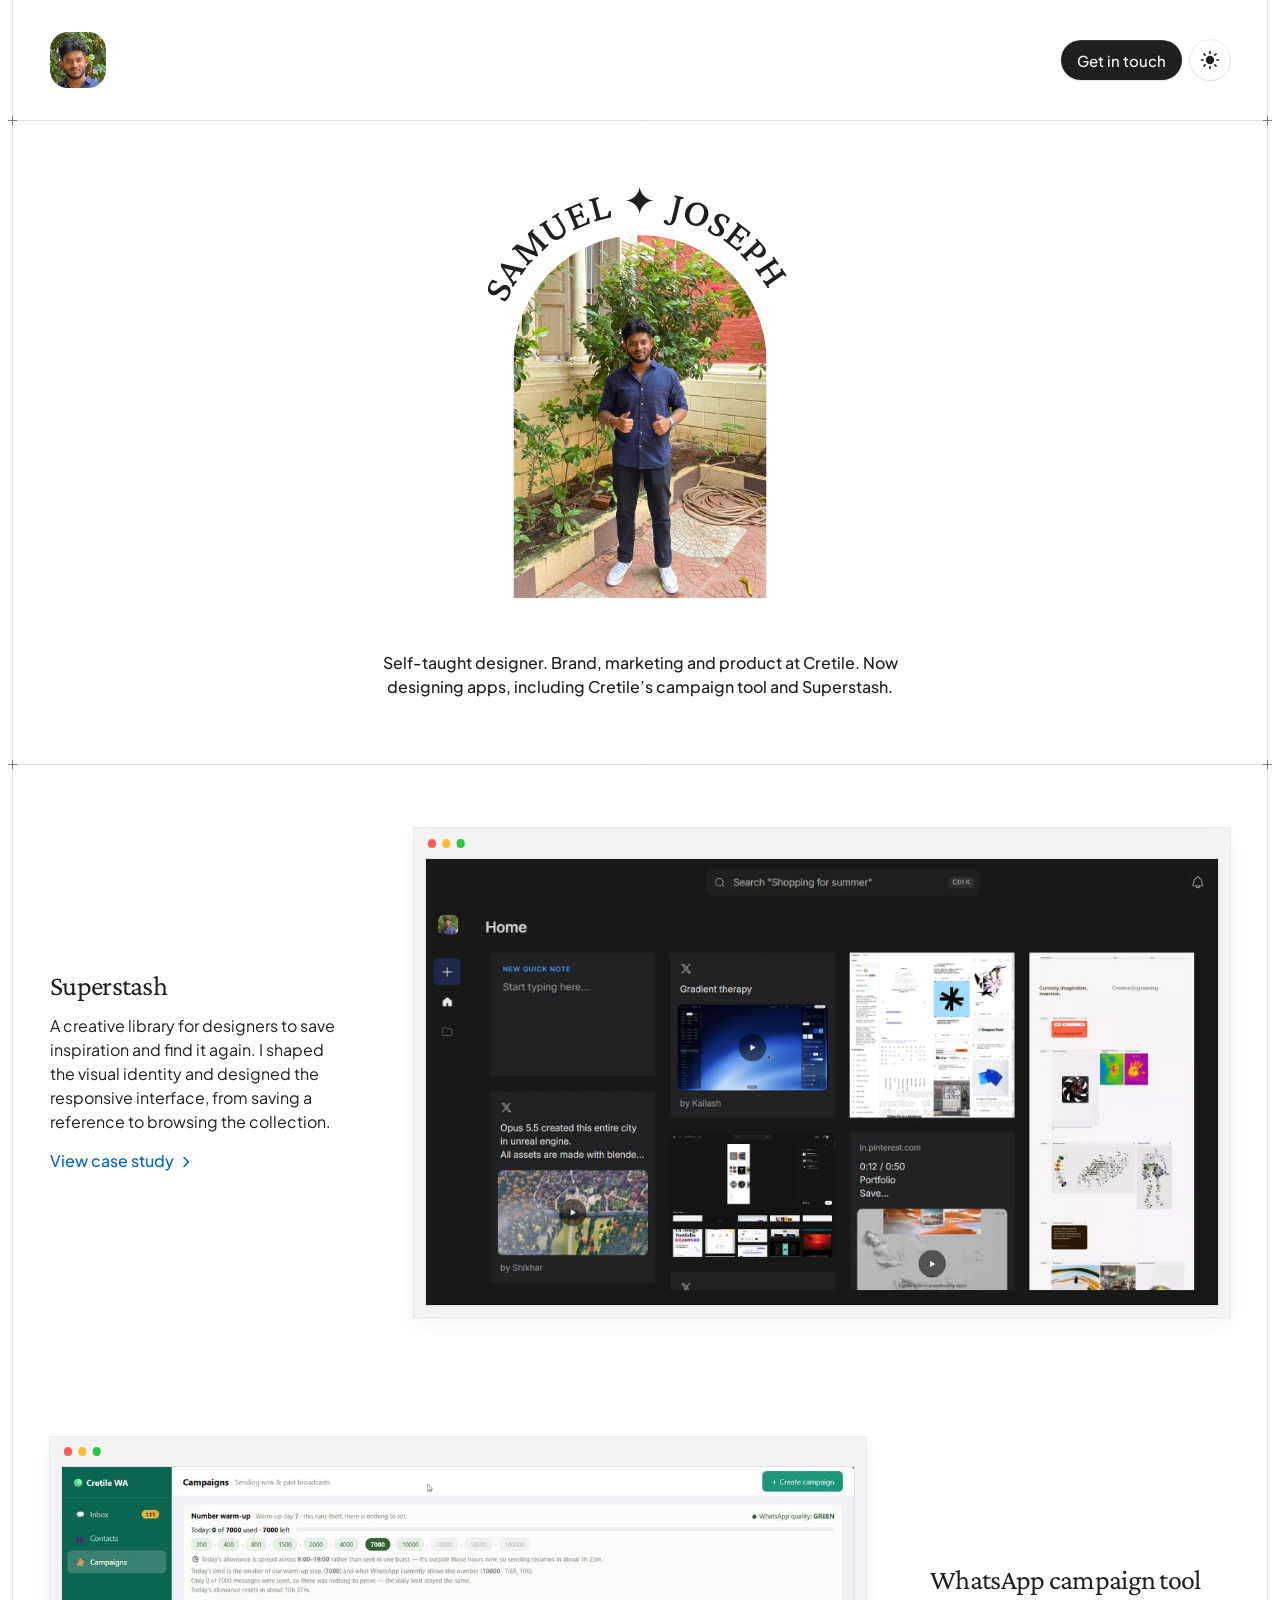
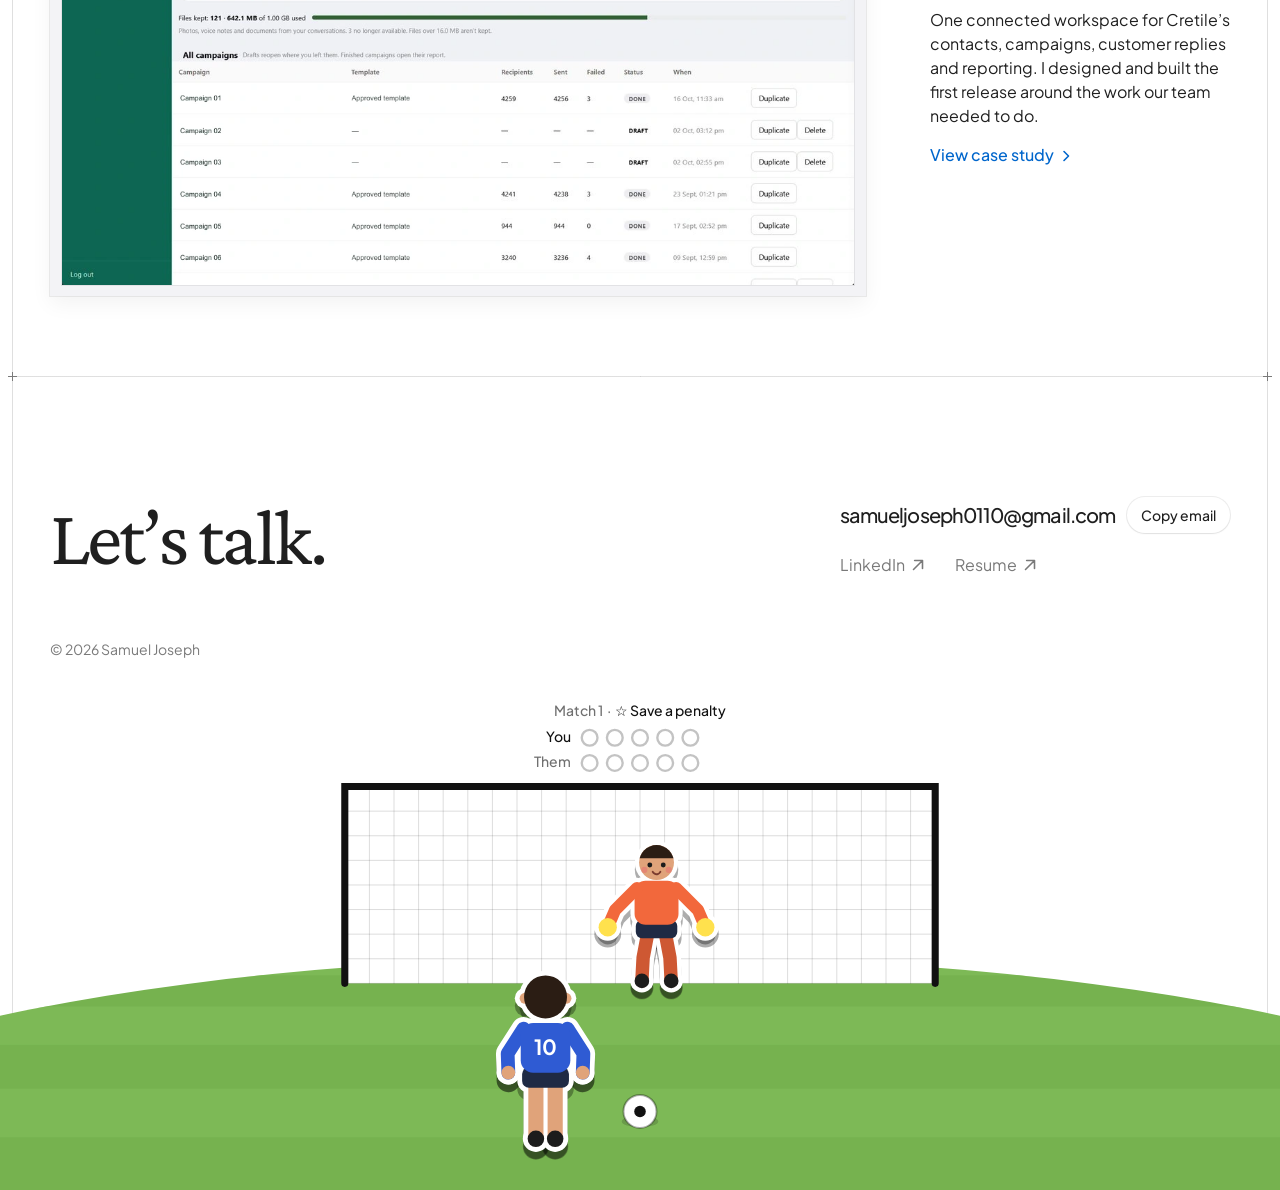
==== commit f93bffdd: "Replace the home hero with an arched portrait and name The home page now opens with a standing photo" ====
--- a/index.html
+++ b/index.html
@@ -30,9 +30,9 @@
 <meta property="og:image:height" content="630">
 <meta name="twitter:card" content="summary_large_image">
 <link rel="preload" href="assets/fonts/crimson-pro-latin-variable.woff2" as="font" type="font/woff2" crossorigin>
-<link rel="stylesheet" href="styles.css?v=20261102-linkfix">
-<link rel="stylesheet" href="home.css?v=20261102-chevron">
-<link rel="stylesheet" href="dark.css?v=20261102-linkfix">
+<link rel="stylesheet" href="styles.css?v=20261103-arch">
+<link rel="stylesheet" href="home.css?v=20261103-arch">
+<link rel="stylesheet" href="dark.css?v=20261103-arch">
 </head>
 <body>
 <main class="page home-page">
@@ -52,9 +52,23 @@
       </div>
     </header>
 
-    <section class="home-hero" aria-labelledby="home-title">
-      <h1 id="home-title" class="home-title">Hi, I’m Samuel. I work through the complexity so the product interface <em>feels simple.</em></h1>
-      <p class="t-body hero-sub">I start by understanding what people need to do, explore different ways through it, and refine how each screen looks and behaves. That approach shapes my work, from Cretile’s internal campaign tool to Superstash, a creative library for designers.</p>
+    <!-- Arch hero: photo in an arch, name set around its top, short story below. -->
+    <section class="home-hero arch-hero" aria-labelledby="home-title">
+      <h1 id="home-title" class="visually-hidden">Samuel Joseph, product designer</h1>
+      <svg class="arch-figure" viewBox="110 200 540 510" role="img" aria-label="Samuel Joseph standing in a courtyard, framed in an arch with his name around the top">
+        <defs>
+          <clipPath id="arch-clip"><path d="M230 700 V420 A150 150 0 0 1 530 420 V700 Z"/></clipPath>
+          <path id="arch-name-path" d="M206 650 V420 A174 174 0 0 1 554 420 V650"/>
+        </defs>
+        <image href="assets/samuel-standing.jpg" x="230" y="180" width="300" height="520" preserveAspectRatio="xMidYMid slice" clip-path="url(#arch-clip)"/>
+        <!-- Three pieces so the star sits exactly on the top of the arch (the path is 1006.7 long, so 503.4),
+             with the same gap either side. Both words keep the same letter spacing; SAMUEL is a little
+             longer than JOSEPH because of its wide M. -->
+        <text class="arch-name"><textPath href="#arch-name-path" startOffset="470" text-anchor="end">Samuel</textPath></text>
+        <text class="arch-name"><textPath href="#arch-name-path" startOffset="503.4" text-anchor="middle">✦</textPath></text>
+        <text class="arch-name"><textPath href="#arch-name-path" startOffset="537" text-anchor="start">Joseph</textPath></text>
+      </svg>
+      <p class="t-body arch-story">Self-taught designer. Brand, marketing and product at Cretile. Now designing apps, including Cretile’s campaign tool and Superstash.</p>
     </section>
 
     <section id="work" class="sec home-work" aria-label="Projects">
--- a/styles.css
+++ b/styles.css
@@ -82,7 +82,7 @@
    vertical lines sit halfway between the screen edge and the content. */
 .page {
   --frame-x: max(var(--page-x) / 2, (100% - var(--content-width)) / 2 - 40px);
-  --frame-line: rgba(31, 31, 31, 0.08);
+  --frame-line: rgba(31, 31, 31, 0.14);
   container-type: inline-size;
 }
 @media (max-width: 640px) { .page { --page-x: 32px; } }
@@ -147,7 +147,8 @@
 /* The vertical lines draw down the page on load, quickly past the first screen. */
 .lines-anim .page::before { animation: frame-down 1.8s cubic-bezier(.4, 0, .9, .5) both; }
 @keyframes frame-down { from { clip-path: inset(0 0 100% 0); } to { clip-path: inset(0 0 0 0); } }
-.page .site-nav::after { top: calc(100% + 24px); }
+/* The rule sits as far below the nav as the nav sits below the page top (32px, 24px on phones). */
+.page .site-nav::after { top: calc(100% + 32px); }
 .container > .sec::before { top: calc(var(--sec-pad) / 2); }
 /* The footer's frame rule replaces its old divider; the divider keeps its space. */
 .contact > .rule { visibility: hidden; }
@@ -208,7 +209,7 @@
 .section-heading { display: flex; flex-direction: column; align-items: center; gap: 6px; }
 .section-heading::after { content: ""; width: 94px; height: 1px; background: var(--ink); }
 /* Site header: the same portrait and contact button on every page. */
-.site-nav { display: flex; align-items: center; justify-content: space-between; padding-top: 48px; }
+.site-nav { display: flex; align-items: center; justify-content: space-between; padding-top: 32px; }
 .site-portrait-link { display: block; border-radius: 18px; transition: opacity .2s ease; }
 .site-portrait-link:hover { opacity: .7; }
 .site-portrait { display: block; width: 56px; height: 56px; border-radius: 18px; object-fit: cover; }
@@ -231,7 +232,7 @@
 .avatar { background: var(--white) url("assets/profile.jpg") center / cover no-repeat; }
 
 /* Breadcrumbs sit above a project opening. */
-.breadcrumbs { padding-top: 48px; }
+.breadcrumbs { padding-top: 56px; }
 .breadcrumbs ol { margin: 0; padding: 0; list-style: none; display: flex; flex-wrap: wrap; align-items: center; row-gap: 4px; font-size: 16px; line-height: 24px; letter-spacing: var(--track-sm); color: var(--muted); }
 .breadcrumbs li + li::before { content: "/"; padding: 0 10px; color: rgba(17, 17, 17, 0.3); }
 .breadcrumbs a { color: var(--muted); transition: color .2s ease; }
@@ -486,6 +487,7 @@
   .t-display { font-size: clamp(38px, 9.5vw, 48px); }
   .hero { grid-template-columns: minmax(0, 1fr); grid-template-areas: "main" "sub"; row-gap: 24px; }
   .site-nav { padding-top: 24px; }
+  .page .site-nav::after { top: calc(100% + 24px); }
   .site-portrait-link, .site-portrait { width: 48px; height: 48px; border-radius: 15px; }
   .breadcrumbs { padding-top: 32px; }
   body .breadcrumbs + .project-intro { padding-top: 40px; }
--- a/home.css
+++ b/home.css
@@ -1,6 +1,6 @@
 /* Homepage editorial layout, using the shared heading and body fonts. */
 
-.home-hero { padding-top: 96px; }
+.home-hero { padding-top: 88px; }
 .home-title {
   max-width: 600px;
   font-family: var(--font-display);
@@ -21,7 +21,7 @@
   line-height: 1.5;
 }
 
-.home-work { --sec-pad: 192px; }
+.home-work { --sec-pad: 128px; }
 .home-projects { display: flex; flex-direction: column; gap: 120px; }
 .home-project {
   display: grid;
@@ -86,9 +86,17 @@
   .home-hero { padding-top: 64px; }
   .home-title { font-size: clamp(38px, 9.5vw, 48px); }
   .home-hero .hero-sub { margin-top: 24px; }
-  .home-work { --sec-pad: 128px; }
+  .home-work { --sec-pad: 96px; }
   .home-project-title { font-size: 28px; }
 }
 @media (prefers-reduced-motion: reduce) {
   .home-project .feature-media, .text-link-label, .text-link-icon { transition: none; }
 }
+
+/* Arch hero: photo in an arch with the name around its top (markup in index.html). */
+.arch-hero { display: flex; flex-direction: column; align-items: center; text-align: center; }
+.arch-figure { display: block; width: min(100%, 456px); height: auto; overflow: visible; }
+.arch-name { font-family: var(--font-display); font-weight: 500; font-size: 47px; /* about 40px at 456px wide */ text-transform: uppercase; fill: var(--ink); }
+.arch-hero .arch-story { max-width: 520px; margin-top: clamp(28px, 4vw, 44px); font-weight: 500; line-height: 1.55; text-wrap: balance; }
+/* Re-match the name on a theme switch so it repaints with the page instead of a frame late. */
+:root[data-theme="dark"] .arch-name { fill: var(--ink); }
--- a/dark.css
+++ b/dark.css
@@ -39,7 +39,7 @@
 }
 
 /* Page frame lines and the plus marks where rules cross them. */
-:root[data-theme="dark"] .page { --frame-line: rgba(255, 255, 255, 0.09); }
+:root[data-theme="dark"] .page { --frame-line: rgba(255, 255, 255, 0.14); }
 :root[data-theme="dark"] .page .site-nav::after,
 :root[data-theme="dark"] .container > .sec::before,
 :root[data-theme="dark"] .home-project::after,
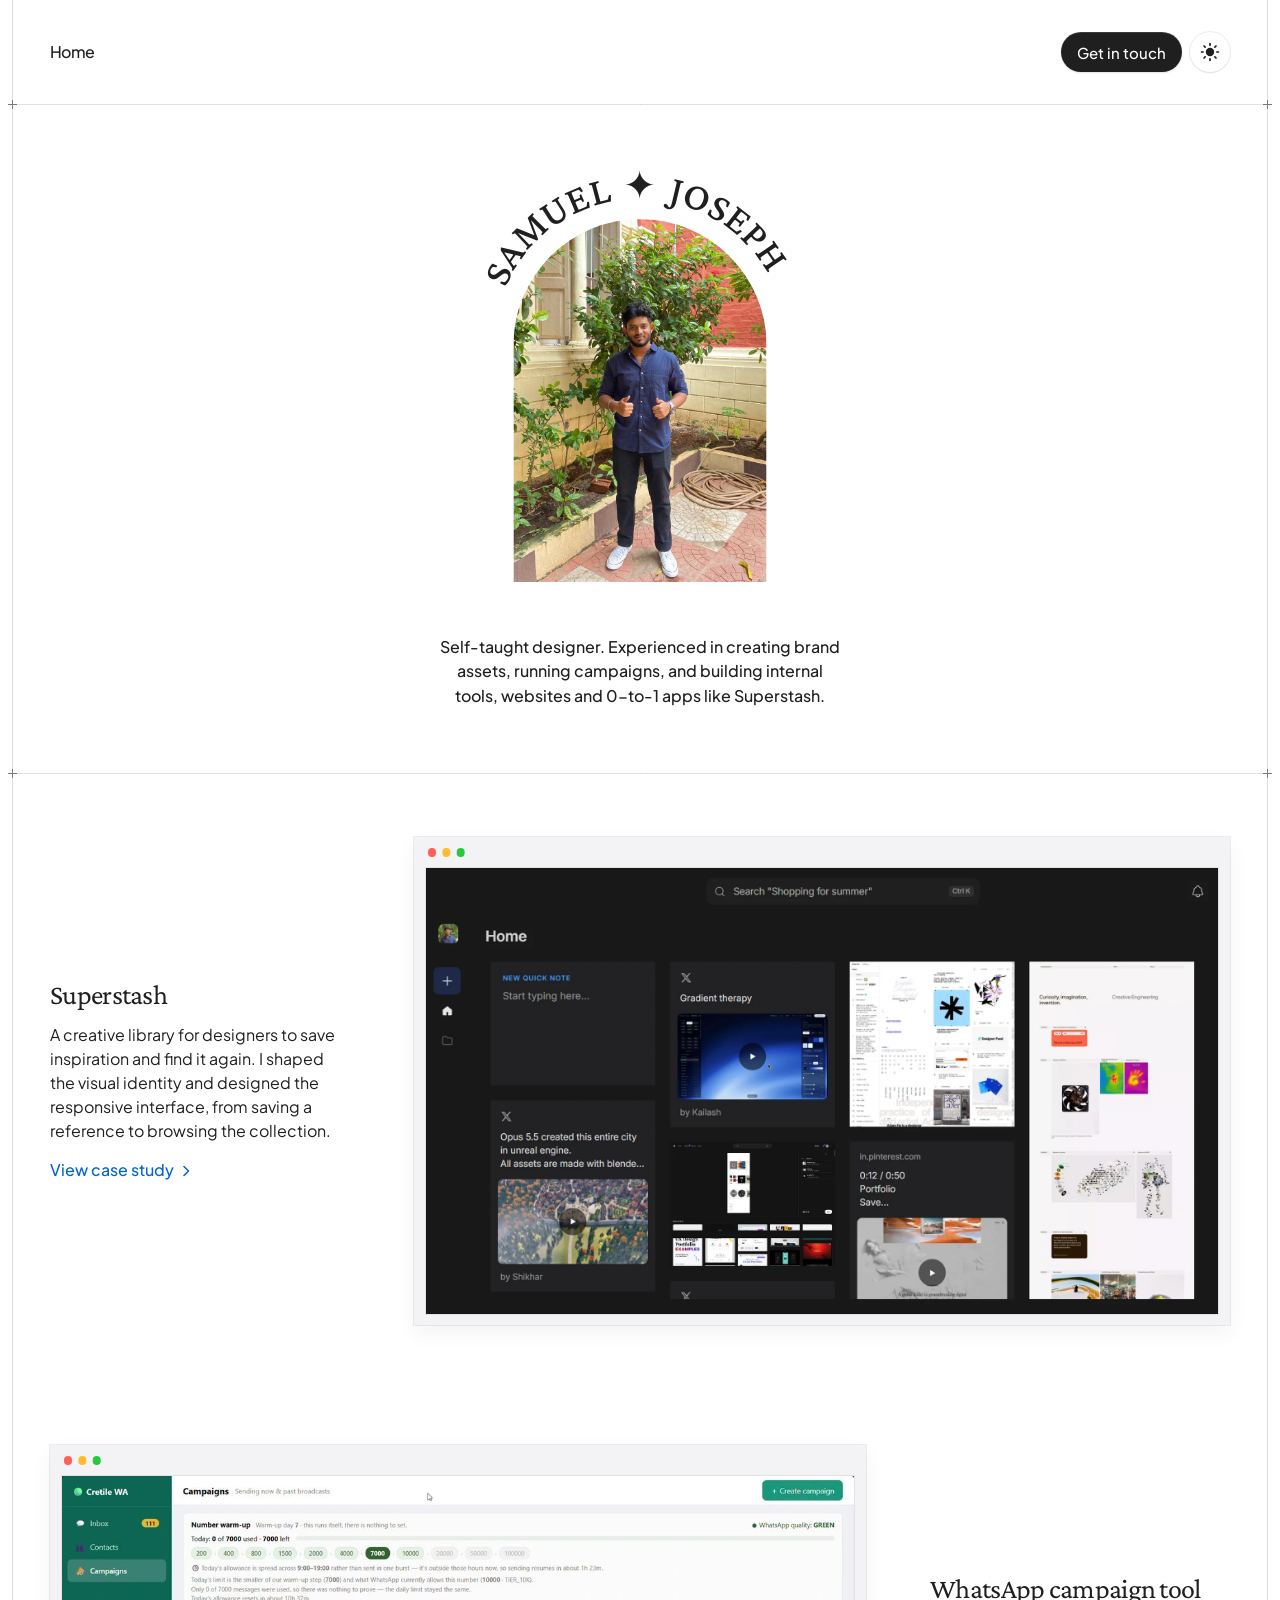
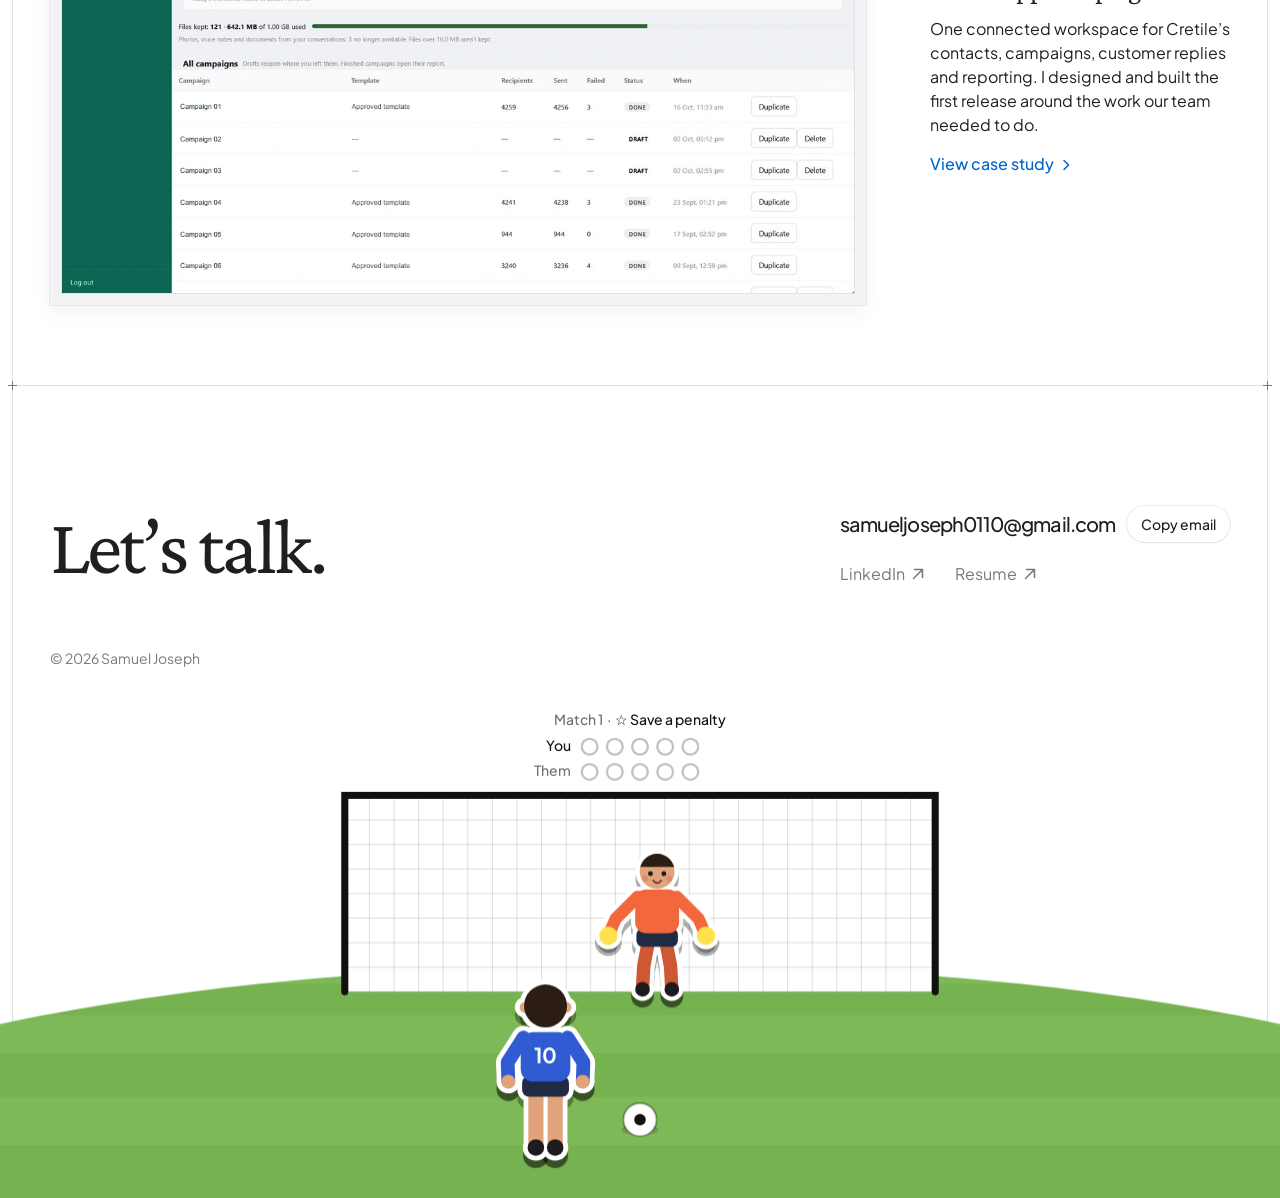
==== commit f1aa85e4: "Hide the nav on scroll down, move breadcrumbs into it, and rewrite the hero copy The nav stays at th" ====
--- a/index.html
+++ b/index.html
@@ -30,16 +30,16 @@
 <meta property="og:image:height" content="630">
 <meta name="twitter:card" content="summary_large_image">
 <link rel="preload" href="assets/fonts/crimson-pro-latin-variable.woff2" as="font" type="font/woff2" crossorigin>
-<link rel="stylesheet" href="styles.css?v=20261103-arch">
-<link rel="stylesheet" href="home.css?v=20261103-arch">
-<link rel="stylesheet" href="dark.css?v=20261103-arch">
+<link rel="stylesheet" href="styles.css?v=20261103-stickynav">
+<link rel="stylesheet" href="home.css?v=20261103-stickynav">
+<link rel="stylesheet" href="dark.css?v=20261103-stickynav">
 </head>
 <body>
 <main class="page home-page">
   <div class="container">
 
     <header class="site-nav">
-      <a class="site-portrait-link" href="index.html" aria-label="Samuel Joseph, home"><img class="site-portrait" src="assets/profile.jpg" alt="Samuel Joseph" width="56" height="56"></a>
+      <nav class="nav-crumbs" aria-label="Breadcrumb"><ol><li><a href="index.html" aria-current="page">Home</a></li></ol></nav>
       <div class="nav-actions">
         <a class="btn btn-primary" href="#contact">Get in touch</a>
         <button class="btn btn-secondary btn-round theme-toggle" type="button" data-theme-toggle aria-label="Switch to dark mode">
@@ -68,7 +68,7 @@
         <text class="arch-name"><textPath href="#arch-name-path" startOffset="503.4" text-anchor="middle">✦</textPath></text>
         <text class="arch-name"><textPath href="#arch-name-path" startOffset="537" text-anchor="start">Joseph</textPath></text>
       </svg>
-      <p class="t-body arch-story">Self-taught designer. Brand, marketing and product at Cretile. Now designing apps, including Cretile’s campaign tool and Superstash.</p>
+      <p class="t-body arch-story">Self-taught designer. Experienced in creating brand assets, running campaigns, and building internal tools, websites and 0-to-1 apps like Superstash.</p>
     </section>
 
     <section id="work" class="sec home-work" aria-label="Projects">
@@ -135,7 +135,7 @@
 
   </div>
 </main>
-<script src="site.js?v=20261102-linkfix"></script>
+<script src="site.js?v=20261103-stickynav"></script>
 <script src="games/penalty-rules.js?v=20261102-linkfix"></script>
 <script src="game-stage.js?v=20261102-linkfix"></script>
 <script src="games/penalty.js?v=20261102-linkfix"></script>
--- a/styles.css
+++ b/styles.css
@@ -147,8 +147,25 @@
 /* The vertical lines draw down the page on load, quickly past the first screen. */
 .lines-anim .page::before { animation: frame-down 1.8s cubic-bezier(.4, 0, .9, .5) both; }
 @keyframes frame-down { from { clip-path: inset(0 0 100% 0); } to { clip-path: inset(0 0 0 0); } }
-/* The rule sits as far below the nav as the nav sits below the page top (32px, 24px on phones). */
-.page .site-nav::after { top: calc(100% + 32px); }
+/* The nav's rule is its bottom edge: the nav has the same padding above and below its row (32px, 24px on phones). */
+.page .site-nav::after { top: 100%; }
+
+/* The nav stays at the top: it slides away while scrolling down and comes back on any scroll up (site.js
+   sets .is-hidden). A backdrop the width of the frame keeps content from showing through behind it. */
+.page .site-nav { position: sticky; top: 0; z-index: 30; transition: transform .35s cubic-bezier(.2, .7, .2, 1); }
+.page .site-nav.is-hidden { transform: translateY(calc(-100% - 8px)); }
+.page .site-nav::before {
+  content: "";
+  position: absolute;
+  inset-block: 0;
+  --half-frame: calc(50cqw + var(--page-x) - max(var(--page-x) / 2, (100cqw + 2 * var(--page-x) - var(--content-width)) / 2 - 40px));
+  /* 1px in from each side so the vertical frame lines stay visible beside it. */
+  left: calc(min(100cqw, var(--content-width)) / 2 - var(--half-frame) + 1px);
+  width: calc(2 * var(--half-frame) - 2px);
+  background: var(--bg);
+  z-index: -1;
+}
+@media (prefers-reduced-motion: reduce) { .page .site-nav { transition: none; } }
 .container > .sec::before { top: calc(var(--sec-pad) / 2); }
 /* The footer's frame rule replaces its old divider; the divider keeps its space. */
 .contact > .rule { visibility: hidden; }
@@ -208,11 +225,16 @@
 .placeholder { background: var(--surface); }
 .section-heading { display: flex; flex-direction: column; align-items: center; gap: 6px; }
 .section-heading::after { content: ""; width: 94px; height: 1px; background: var(--ink); }
-/* Site header: the same portrait and contact button on every page. */
-.site-nav { display: flex; align-items: center; justify-content: space-between; padding-top: 32px; }
-.site-portrait-link { display: block; border-radius: 18px; transition: opacity .2s ease; }
-.site-portrait-link:hover { opacity: .7; }
-.site-portrait { display: block; width: 56px; height: 56px; border-radius: 18px; object-fit: cover; }
+/* Site header: breadcrumbs on the left (Home, then the page), contact and theme buttons on the right. */
+.site-nav { display: flex; align-items: center; justify-content: space-between; gap: 16px; padding-block: 32px; }
+.nav-crumbs { min-width: 0; }
+.nav-crumbs ol { margin: 0; padding: 0; list-style: none; display: flex; align-items: center; min-width: 0; font-size: 16px; line-height: 24px; letter-spacing: var(--track-sm); white-space: nowrap; }
+.nav-crumbs li { flex-shrink: 0; }
+.nav-crumbs li + li { flex-shrink: 1; min-width: 0; }
+.nav-crumbs li + li { overflow: hidden; text-overflow: ellipsis; color: var(--muted); }
+.nav-crumbs li + li::before { content: "/"; padding: 0 10px; color: var(--faint); }
+.nav-crumbs a { color: var(--ink); font-weight: 500; transition: opacity .2s ease; }
+.nav-crumbs a:hover { opacity: .7; }
 .nav-actions { display: flex; align-items: center; gap: 8px; }
 /* Light/dark toggle. It needs the head script (which sets data-theme), so it stays hidden without it.
    One icon shows the current theme: a sun in light mode, which pulls in its rays while a shadow
@@ -231,14 +253,8 @@
 ::view-transition-old(root), ::view-transition-new(root) { animation: none; mix-blend-mode: normal; }
 .avatar { background: var(--white) url("assets/profile.jpg") center / cover no-repeat; }
 
-/* Breadcrumbs sit above a project opening. */
-.breadcrumbs { padding-top: 56px; }
-.breadcrumbs ol { margin: 0; padding: 0; list-style: none; display: flex; flex-wrap: wrap; align-items: center; row-gap: 4px; font-size: 16px; line-height: 24px; letter-spacing: var(--track-sm); color: var(--muted); }
-.breadcrumbs li + li::before { content: "/"; padding: 0 10px; color: rgba(17, 17, 17, 0.3); }
-.breadcrumbs a { color: var(--muted); transition: color .2s ease; }
-.breadcrumbs a:hover { color: var(--ink); }
-.breadcrumbs [aria-current="page"] { color: var(--ink); }
-body .breadcrumbs + .project-intro { padding-top: 56px; }
+/* A case study opens 64px below the nav's rule (40px on phones), like the home hero. */
+body .site-nav + .project-intro { padding-top: 64px; }
 .rule { height: 1px; background: var(--hairline); }
 
 /* Footer */
@@ -486,11 +502,10 @@
   :root { --block-gap: 40px; --head-gap: 28px; }
   .t-display { font-size: clamp(38px, 9.5vw, 48px); }
   .hero { grid-template-columns: minmax(0, 1fr); grid-template-areas: "main" "sub"; row-gap: 24px; }
-  .site-nav { padding-top: 24px; }
-  .page .site-nav::after { top: calc(100% + 24px); }
-  .site-portrait-link, .site-portrait { width: 48px; height: 48px; border-radius: 15px; }
-  .breadcrumbs { padding-top: 32px; }
-  body .breadcrumbs + .project-intro { padding-top: 40px; }
+  .site-nav { padding-block: 24px; }
+  body .site-nav + .project-intro { padding-top: 40px; }
+  /* Tighter around the slash so the page name has room beside the buttons; it trims with … if needed. */
+  .nav-crumbs li + li::before { padding: 0 8px; }
   .footer-links { flex-wrap: wrap; }
   .footer-gosh .footer-links { gap: 32px; }
   .footer-links a { padding: 10px 0; }
--- a/home.css
+++ b/home.css
@@ -1,6 +1,6 @@
 /* Homepage editorial layout, using the shared heading and body fonts. */
 
-.home-hero { padding-top: 88px; }
+.home-hero { padding-top: 56px; }
 .home-title {
   max-width: 600px;
   font-family: var(--font-display);
@@ -83,7 +83,7 @@
   .home-project .feature-text { max-width: 620px; }
 }
 @media (max-width: 640px) {
-  .home-hero { padding-top: 64px; }
+  .home-hero { padding-top: 40px; }
   .home-title { font-size: clamp(38px, 9.5vw, 48px); }
   .home-hero .hero-sub { margin-top: 24px; }
   .home-work { --sec-pad: 96px; }
--- a/dark.css
+++ b/dark.css
@@ -70,7 +70,6 @@
    page, so they get deeper and lean on the hairline ring for the edge. */
 :root[data-theme="dark"] .btn-secondary { box-shadow: 0 0 0 1px var(--hairline), 0 1px 2px var(--shadow); }
 :root[data-theme="dark"] .btn-secondary:hover { background: #333333; box-shadow: 0 0 0 1px rgba(255, 255, 255, .18), 0 2px 6px var(--shadow); }
-:root[data-theme="dark"] .breadcrumbs li + li::before { color: var(--faint); }
 :root[data-theme="dark"] .dg-card.is-later { box-shadow: inset 0 0 0 1px rgba(255, 255, 255, .26); }
 :root[data-theme="dark"] .pill { box-shadow: inset 0 0 0 1px rgba(255, 255, 255, .5); }
 :root[data-theme="dark"] .wa-kickers span { border-color: rgba(255, 255, 255, .2); }
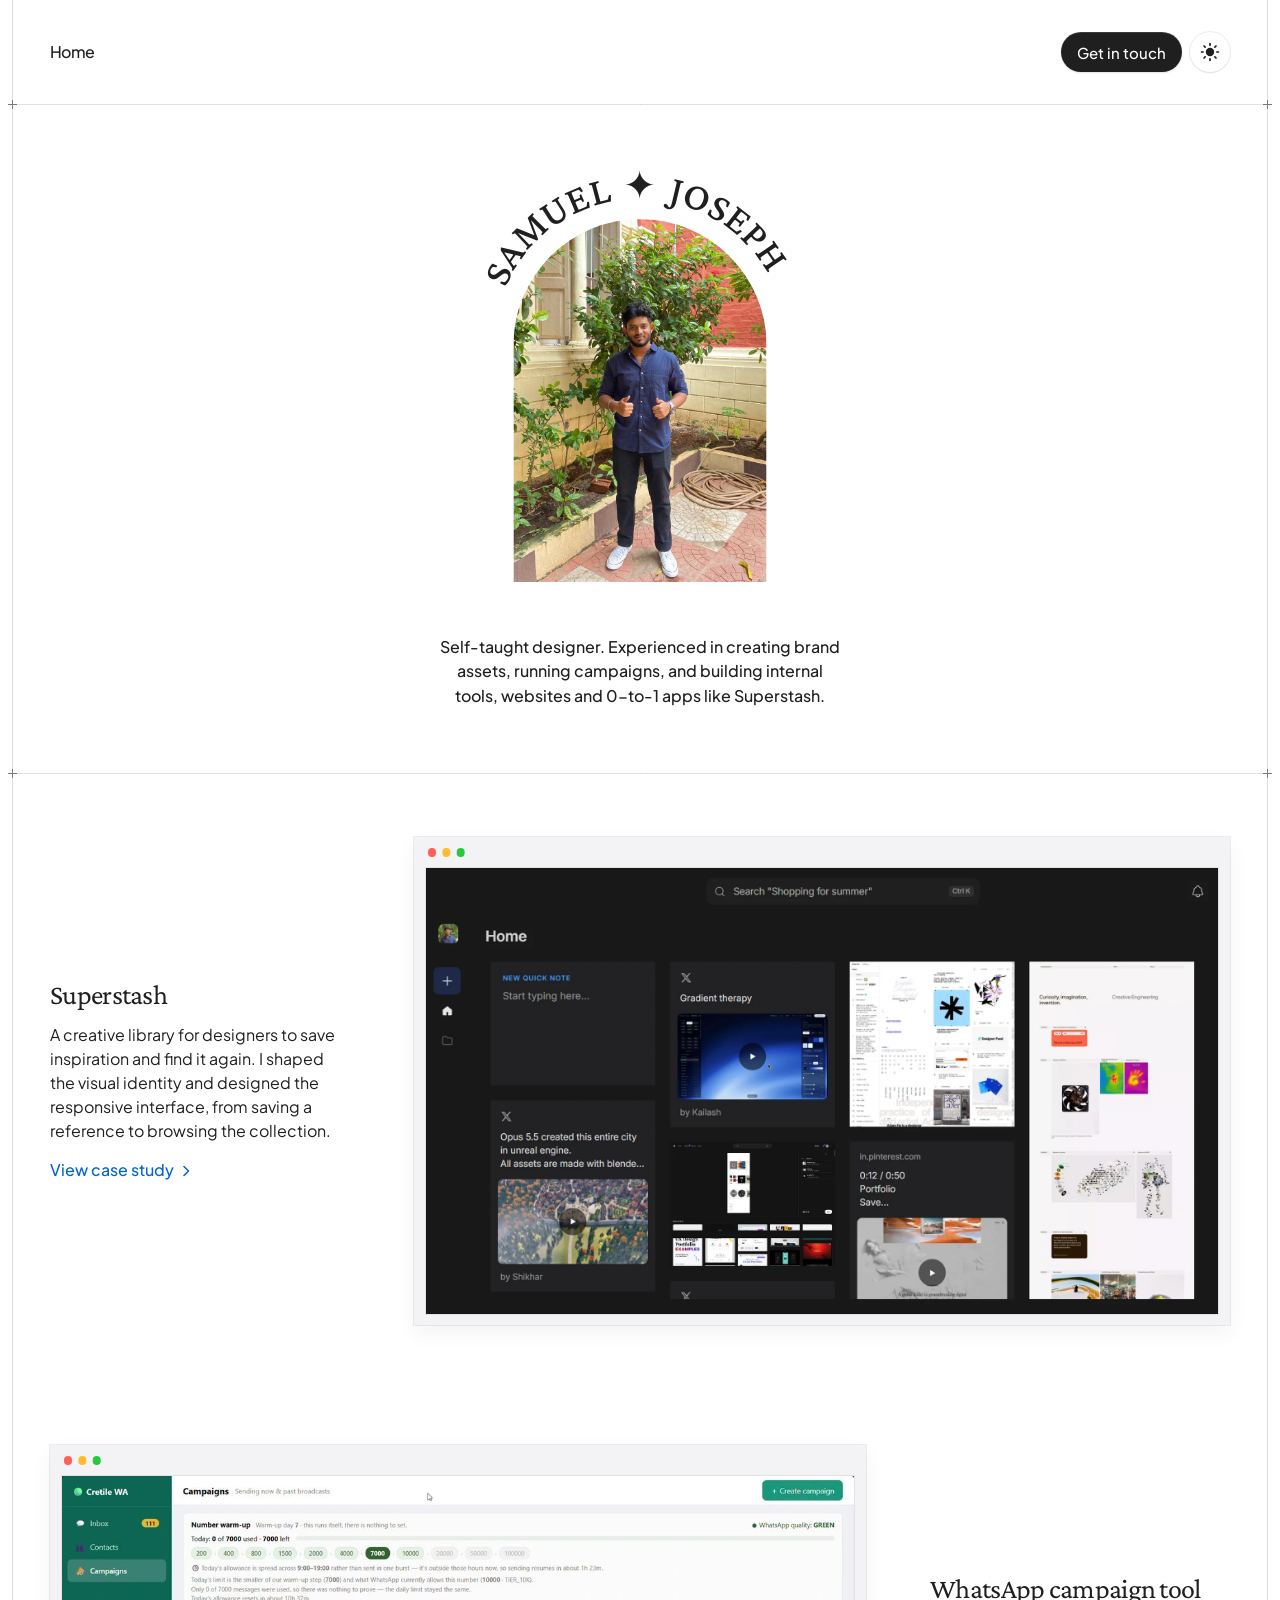
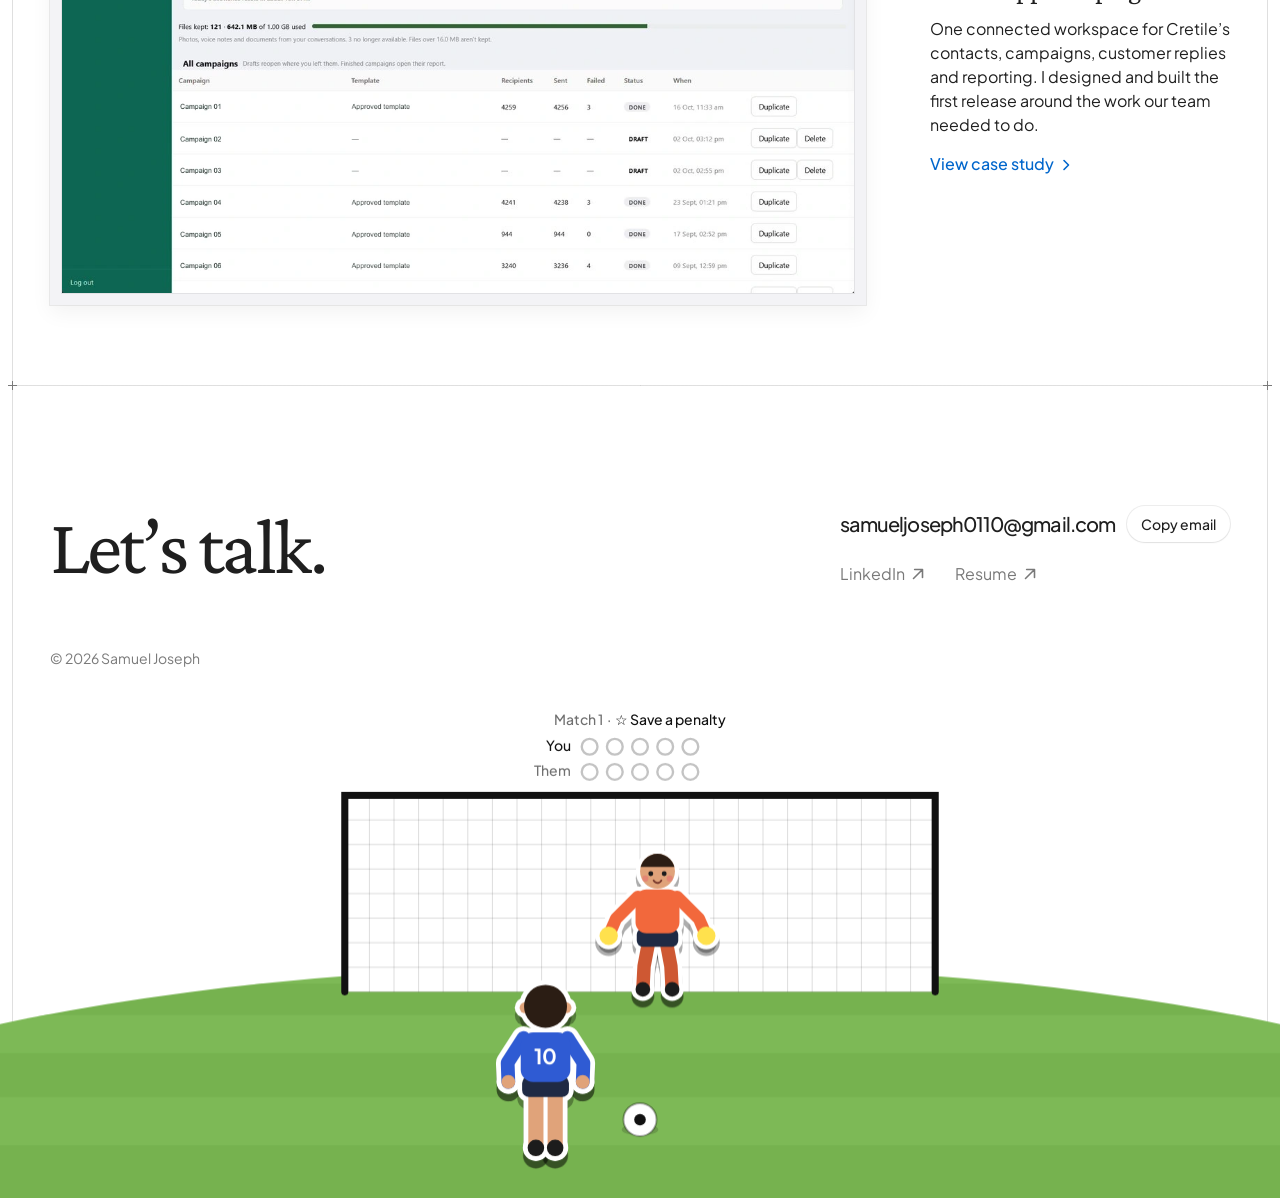
==== commit c016ef16: "Let the theme go back to following the device setting Picking the device's own theme now clears the " ====
--- a/index.html
+++ b/index.html
@@ -135,7 +135,7 @@
 
   </div>
 </main>
-<script src="site.js?v=20261103-stickynav"></script>
+<script src="site.js?v=20261103-system"></script>
 <script src="games/penalty-rules.js?v=20261102-linkfix"></script>
 <script src="game-stage.js?v=20261102-linkfix"></script>
 <script src="games/penalty.js?v=20261102-linkfix"></script>
